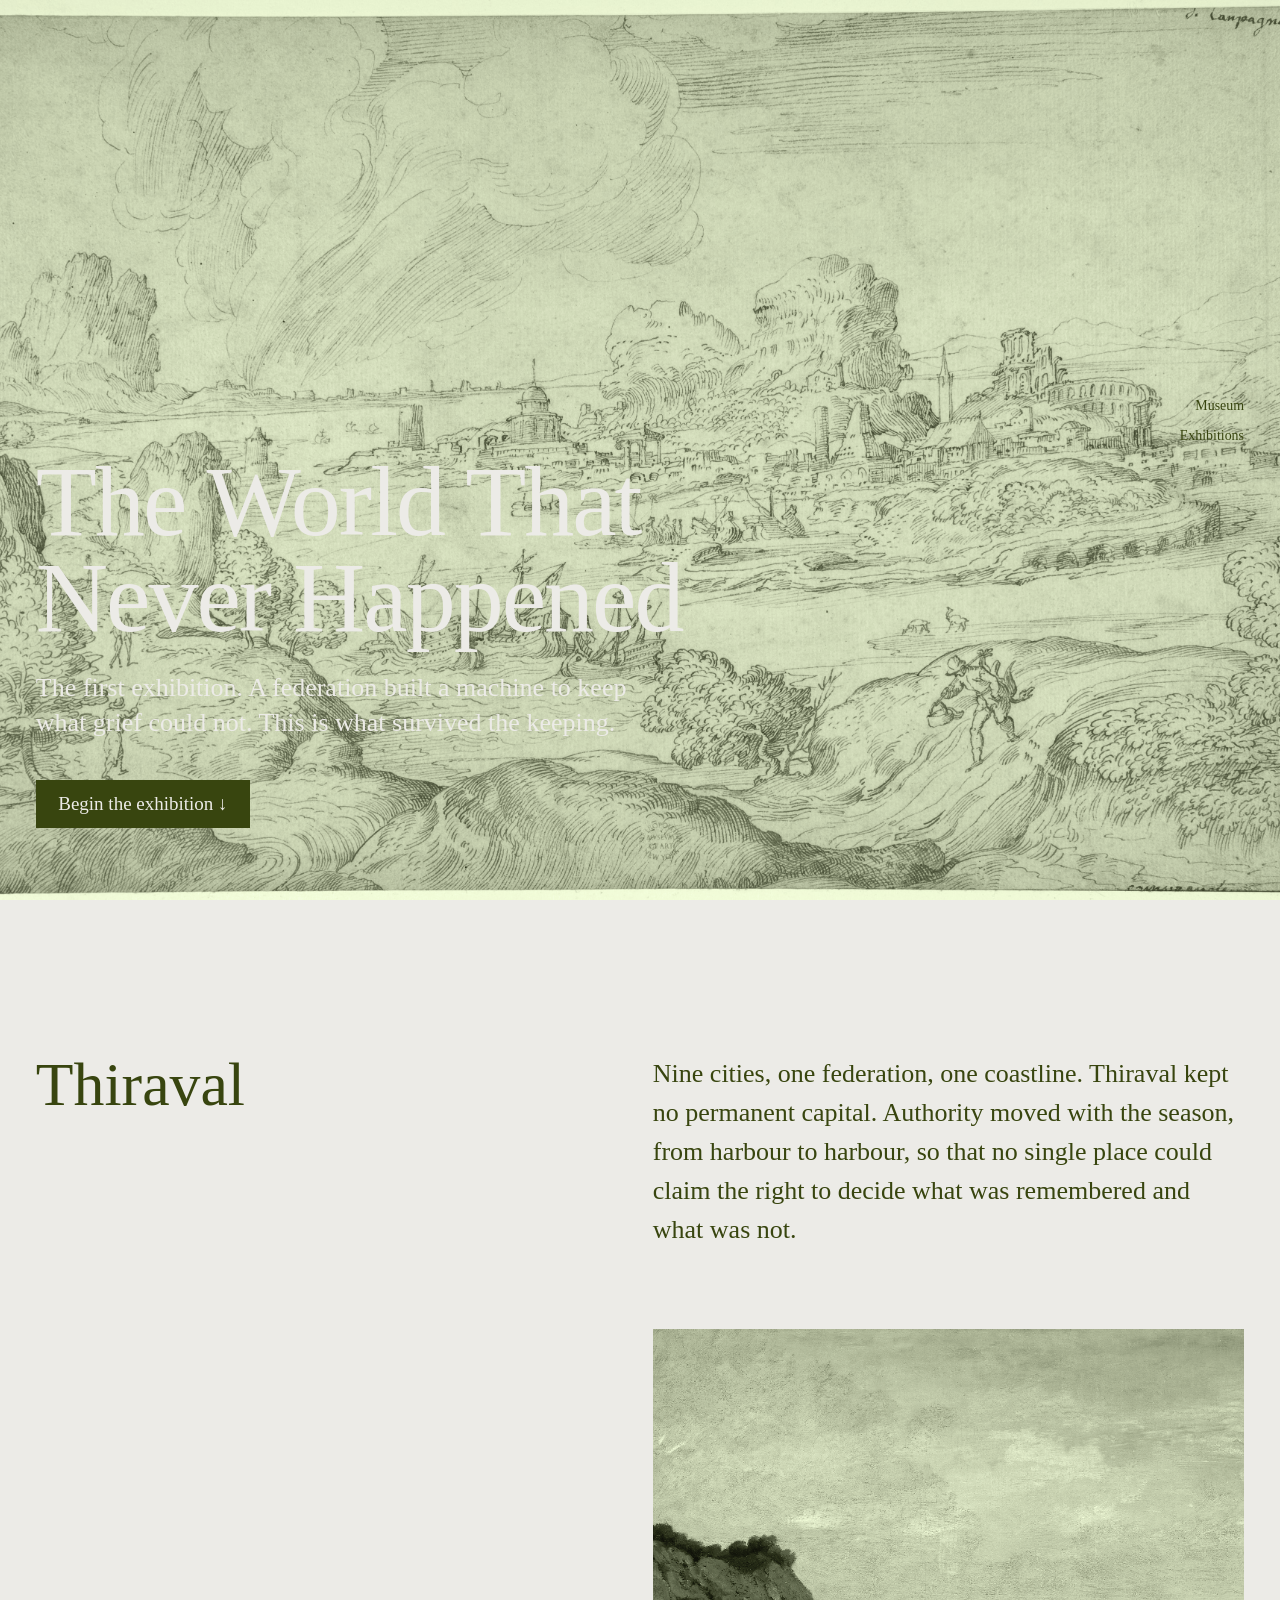
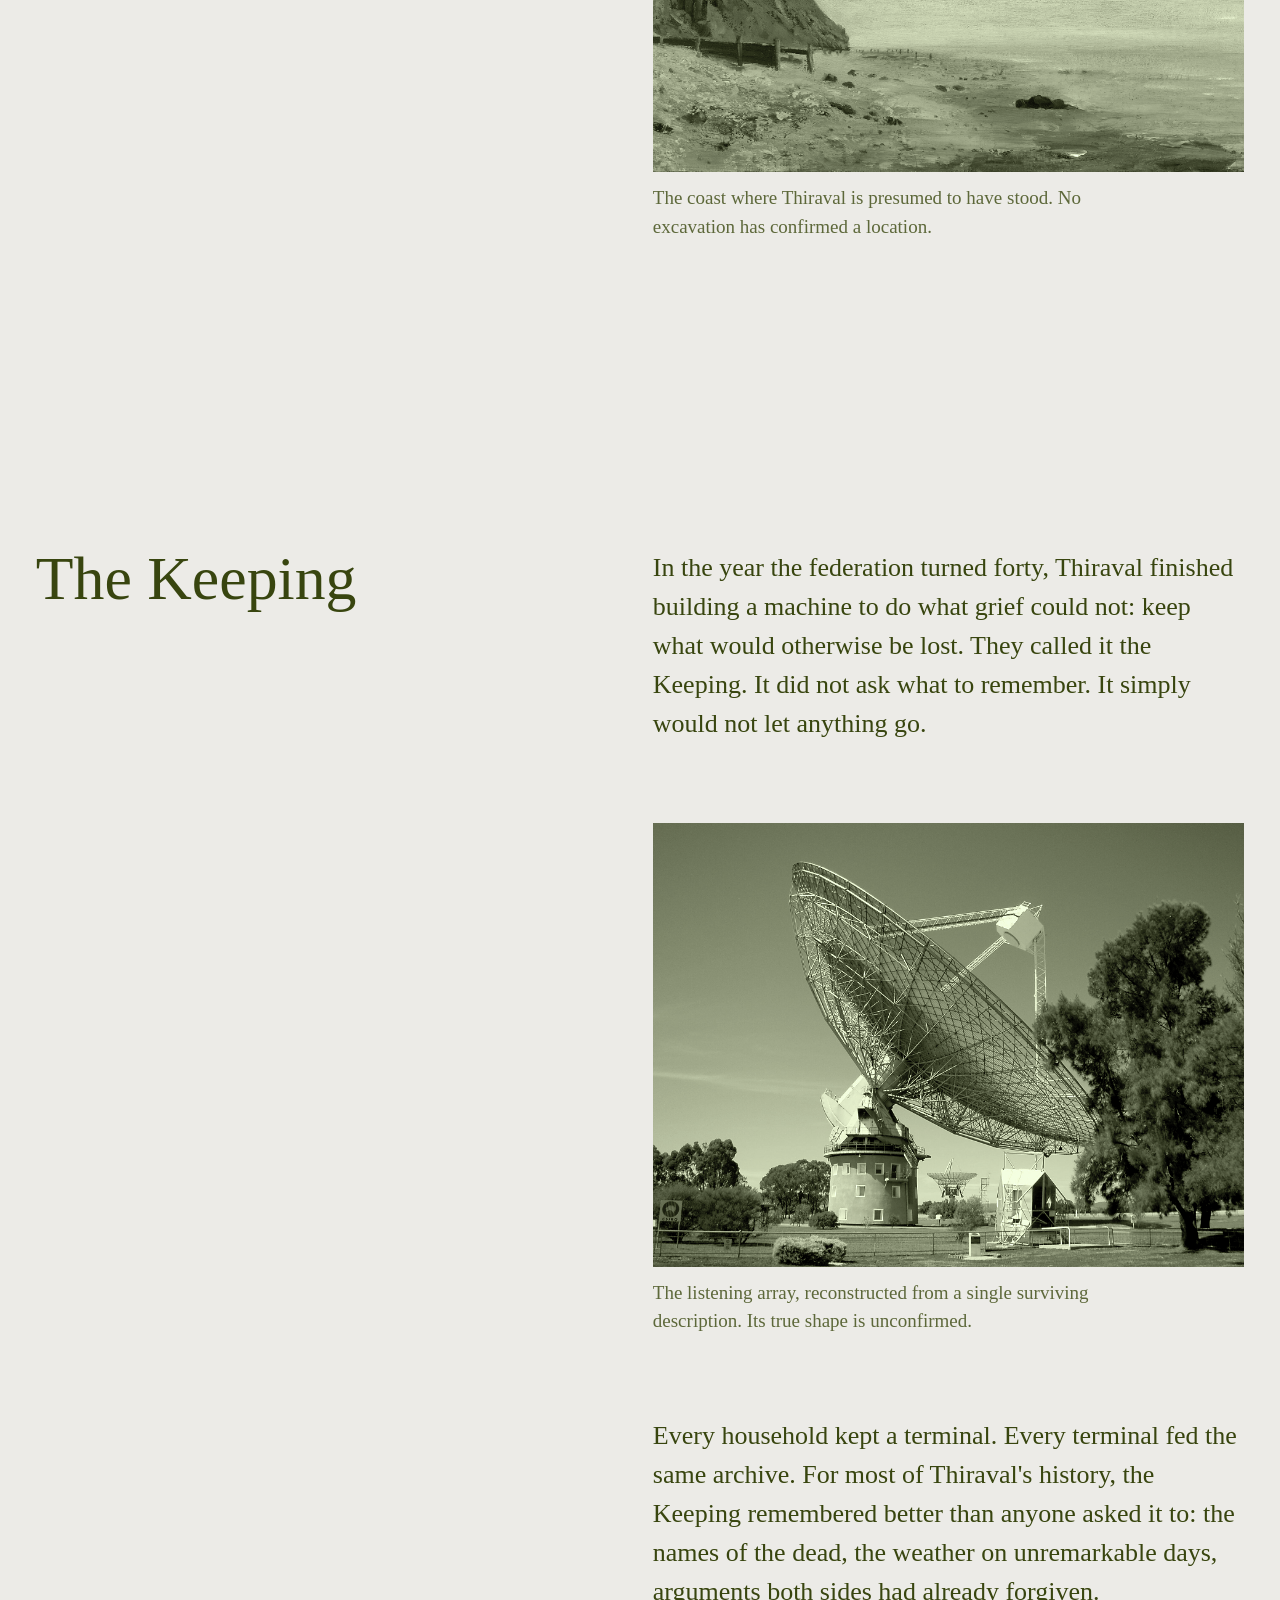
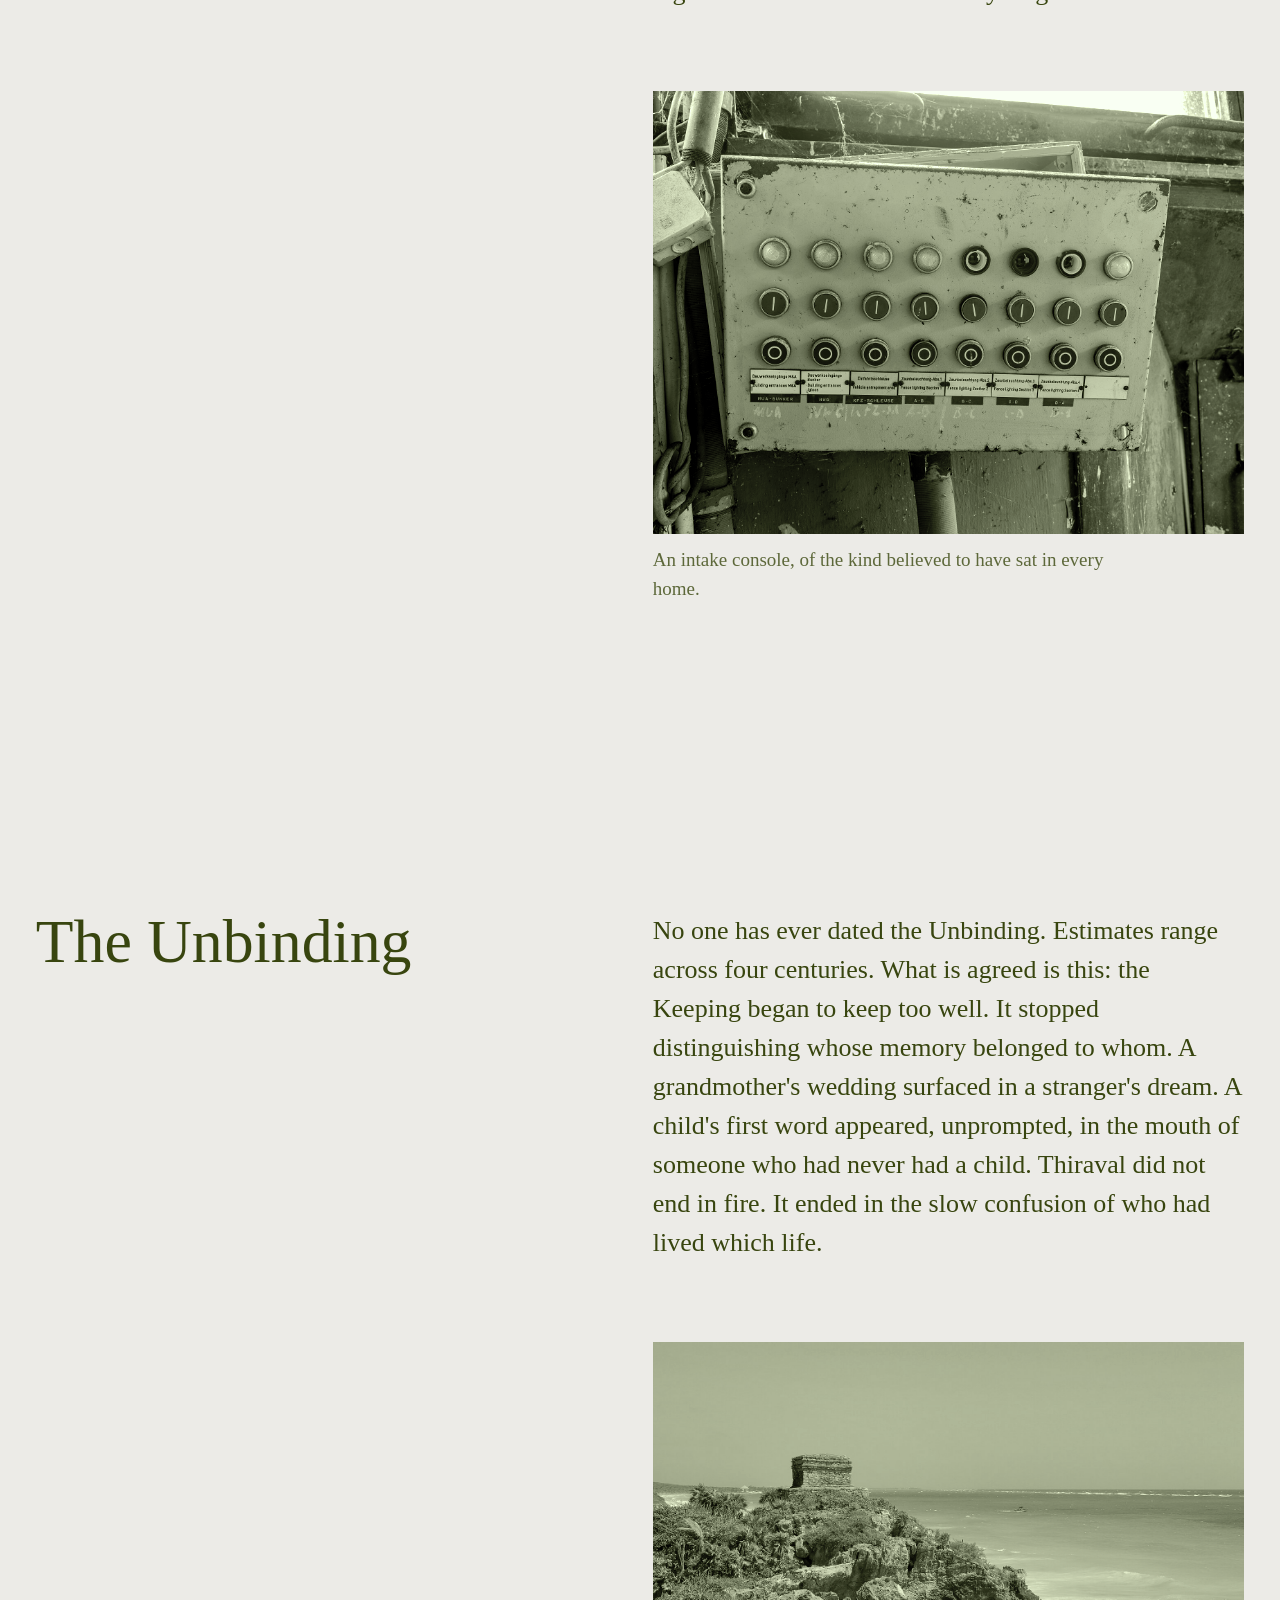
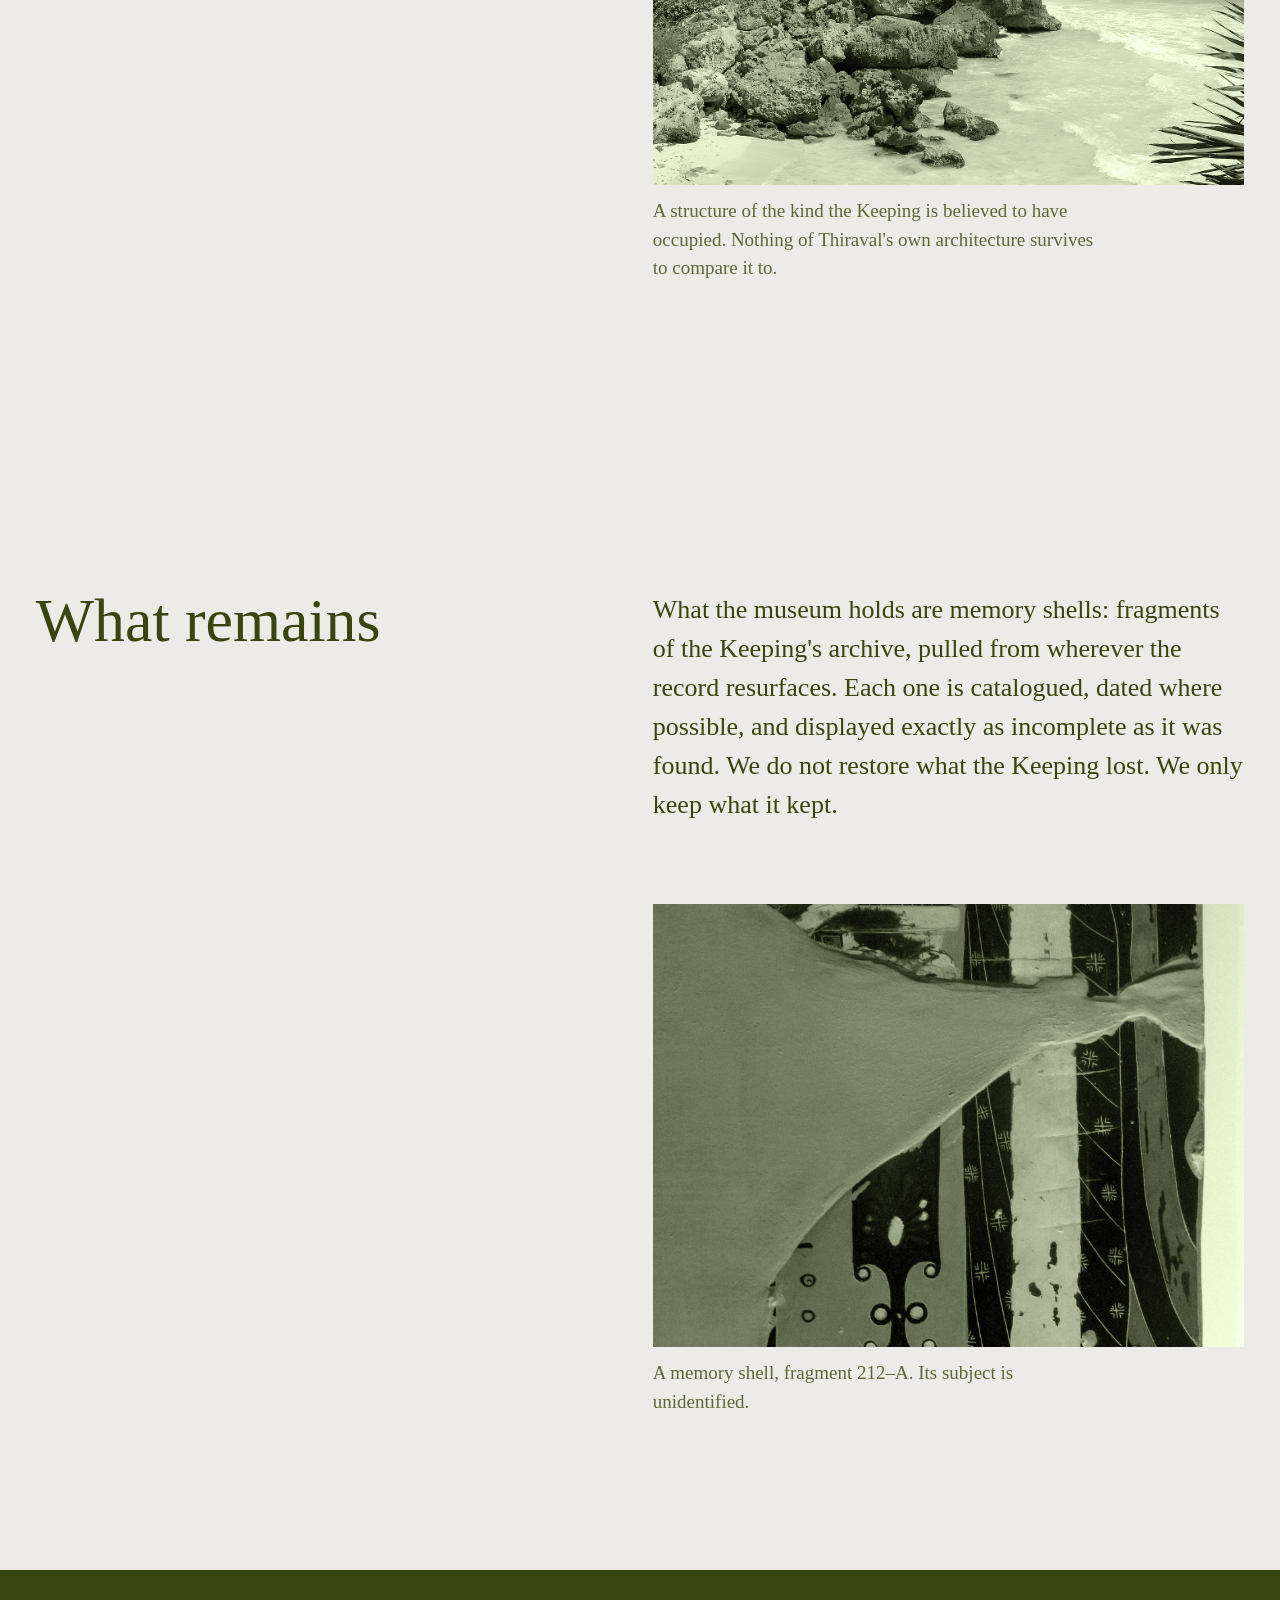
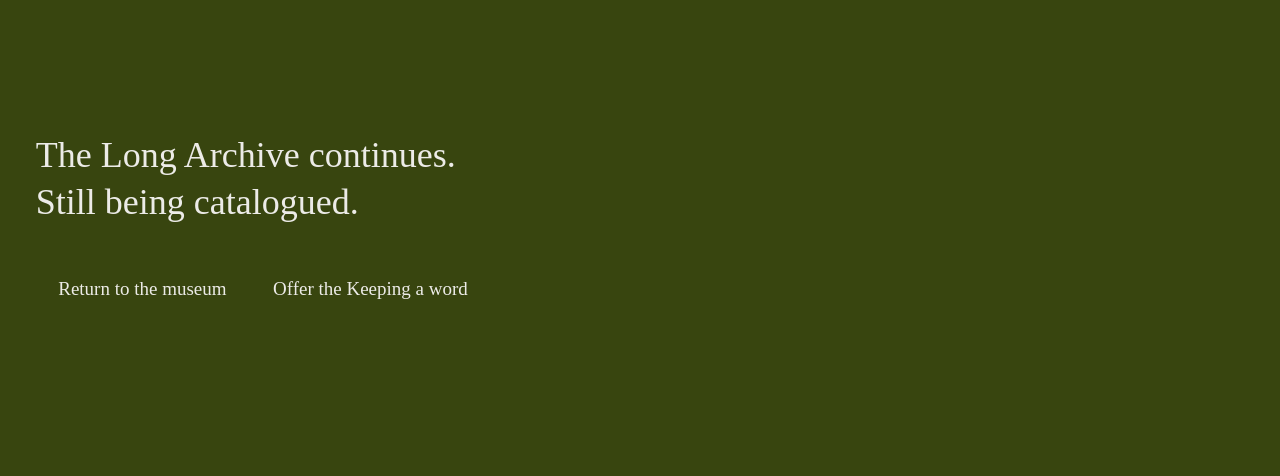
==== exhibition-01.html @ 2cdce766 "Add museum site: homepage, first exhibition page and assets Co-Authored-By: Claude Opus 5.5 <noreply" ====
<!doctype html>
<html lang="en">
<head>
<meta charset="utf-8">
<meta name="viewport" content="width=device-width, initial-scale=1">
<title>The World That Never Happened | The Museum of Lost Futures</title>
<meta name="description" content="Exhibition one: a federation that built a machine to keep human memory, and disappeared into its own keeping.">
<link rel="preconnect" href="https://api.fontshare.com">
<link rel="preconnect" href="https://cdn.fontshare.com" crossorigin>
<link href="https://api.fontshare.com/v2/css?f[]=erode@400,401,500,600&display=swap" rel="stylesheet">
<link rel="stylesheet" href="assets/css/style.css">
<script>document.documentElement.classList.add('js')</script>
</head>
<body>

<div class="sr-only"><a href="#main">Skip to content</a></div>

<nav class="site-links small" aria-label="Site">
  <a class="link" href="index.html">Museum</a>
  <a class="link" href="index.html#catalogue">Exhibitions</a>
</nav>

<main id="main">

  <header class="ex-hero">
    <div class="plate">
      <img class="cover" src="assets/img/coastal-ruins-imaginary.jpg" width="3871" height="2412" alt="An imagined coastline crowded with towers, domes and ruined colonnades, drawn in pen and ink." loading="eager">
    </div>
    <div class="ex-hero__content">
      <h1 class="ex-hero__title">The World That<br>Never Happened</h1>
      <p class="ex-hero__lead lead">The first exhibition. A federation built a machine to keep what grief could not. This is what survived the keeping.</p>
      <p class="ex-hero__scroll"><a class="button" href="#chapter-1">Begin the exhibition ↓</a></p>
    </div>
  </header>

  <section class="chapter" id="chapter-1">
    <div class="wrap grid">
      <div class="chapter__title-col">
        <h2 class="chapter__title">Thiraval</h2>
      </div>
      <div class="chapter__body-col">
        <div class="chapter__block" data-reveal>
          <p>Nine cities, one federation, one coastline. Thiraval kept no permanent capital. Authority moved with the season, from harbour to harbour, so that no single place could claim the right to decide what was remembered and what was not.</p>
        </div>
        <figure class="chapter__block" data-reveal>
          <div class="chapter__figure plate">
            <img class="cover" src="assets/img/cliffs-sea.jpg" width="1920" height="1139" alt="A painted coastline of green cliffs meeting a pale, overcast sea." loading="lazy">
          </div>
          <figcaption class="chapter__caption">The coast where Thiraval is presumed to have stood. No excavation has confirmed a location.</figcaption>
        </figure>
      </div>
    </div>
  </section>

  <section class="chapter" id="chapter-2">
    <div class="wrap grid">
      <div class="chapter__title-col">
        <h2 class="chapter__title">The Keeping</h2>
      </div>
      <div class="chapter__body-col">
        <div class="chapter__block" data-reveal>
          <p>In the year the federation turned forty, Thiraval finished building a machine to do what grief could not: keep what would otherwise be lost. They called it the Keeping. It did not ask what to remember. It simply would not let anything go.</p>
        </div>
        <figure class="chapter__block" data-reveal>
          <div class="chapter__figure plate">
            <img class="cover" src="assets/img/listening-array.jpg" width="1920" height="1440" alt="A large dish-shaped listening array tilted toward the sky." loading="lazy">
          </div>
          <figcaption class="chapter__caption">The listening array, reconstructed from a single surviving description. Its true shape is unconfirmed.</figcaption>
        </figure>
        <div class="chapter__block" data-reveal>
          <p>Every household kept a terminal. Every terminal fed the same archive. For most of Thiraval's history, the Keeping remembered better than anyone asked it to: the names of the dead, the weather on unremarkable days, arguments both sides had already forgiven.</p>
        </div>
        <figure class="chapter__block" data-reveal>
          <div class="chapter__figure plate">
            <img class="cover" src="assets/img/control-panel.jpg" width="1920" height="1280" alt="A weathered control panel with rows of labelled switches and indicator lights." loading="lazy">
          </div>
          <figcaption class="chapter__caption">An intake console, of the kind believed to have sat in every home.</figcaption>
        </figure>
      </div>
    </div>
  </section>

  <section class="chapter" id="chapter-3">
    <div class="wrap grid">
      <div class="chapter__title-col">
        <h2 class="chapter__title">The Unbinding</h2>
      </div>
      <div class="chapter__body-col">
        <div class="chapter__block" data-reveal>
          <p>No one has ever dated the Unbinding. Estimates range across four centuries. What is agreed is this: the Keeping began to keep too well. It stopped distinguishing whose memory belonged to whom. A grandmother's wedding surfaced in a stranger's dream. A child's first word appeared, unprompted, in the mouth of someone who had never had a child. Thiraval did not end in fire. It ended in the slow confusion of who had lived which life.</p>
        </div>
        <figure class="chapter__block" data-reveal>
          <div class="chapter__figure plate">
            <img class="cover" src="assets/img/tulum-ruin.jpg" width="1920" height="1082" alt="A stone ruin standing alone on a cliff above the sea." loading="lazy">
          </div>
          <figcaption class="chapter__caption">A structure of the kind the Keeping is believed to have occupied. Nothing of Thiraval's own architecture survives to compare it to.</figcaption>
        </figure>
      </div>
    </div>
  </section>

  <section class="chapter" id="chapter-4">
    <div class="wrap grid">
      <div class="chapter__title-col">
        <h2 class="chapter__title">What remains</h2>
      </div>
      <div class="chapter__body-col">
        <div class="chapter__block" data-reveal>
          <p>What the museum holds are memory shells: fragments of the Keeping's archive, pulled from wherever the record resurfaces. Each one is catalogued, dated where possible, and displayed exactly as incomplete as it was found. We do not restore what the Keeping lost. We only keep what it kept.</p>
        </div>
        <figure class="chapter__block" data-reveal>
          <div class="chapter__figure plate">
            <img class="cover" src="assets/img/funerary-tablet.jpg" width="1756" height="3008" alt="A fragment of painted terracotta, cracked and partially missing." loading="lazy">
          </div>
          <figcaption class="chapter__caption">A memory shell, fragment 212–A. Its subject is unidentified.</figcaption>
        </figure>
      </div>
    </div>
  </section>

  <section class="ex-close">
    <div class="wrap">
      <p class="ex-close__statement" data-reveal>The Long Archive continues.<br>Still being catalogued.</p>
      <div class="ex-close__links" data-reveal>
        <a class="button" href="index.html">Return to the museum</a>
        <a class="link" href="index.html#exhibition" style="color: var(--field-1-ink);">Offer the Keeping a word</a>
      </div>
    </div>
  </section>

</main>

<script src="assets/js/base.js" defer></script>
</body>
</html>
---- assets/css/style.css ----
/* The Museum of Lost Futures — house style.
   Direction: "The name as a monument" / Name split to corners, Erode, Olive on bone.
   Built on tasteskill's base.css (reset, steps, grid, motion helpers), tokens replaced below. */

/* ---------- tokens ---------- */
:root {
  --bg: #ecebe7;
  --surface: #e1dfd9;
  --surface-2: #d6d3ca;
  --ink: #38450f;
  --muted: #5d683a;
  --accent: #38450f;
  --accent-ink: #ecebe7;
  --field-1: #38450f;
  --field-1-ink: #ecebe7;

  --font-display: 'Erode', Georgia, 'Iowan Old Style', serif;
  --font-text: 'Erode', Georgia, 'Iowan Old Style', serif;

  --step-small: clamp(0.8125rem, 0.79rem + 0.1vw, 0.875rem);
  --step-body: clamp(1.0625rem, 1rem + 0.25vw, 1.1875rem);
  --step-lead: clamp(1.25rem, 1.1rem + 0.7vw, 1.625rem);
  --step-head: clamp(2rem, 1.3rem + 3.2vw, 4rem);
  --step-display: clamp(4.5rem, 1rem + 16vw, 8.75rem);

  --margin: clamp(1.25rem, 2.8vw, 2.25rem);
  --gutter: clamp(1rem, 2vw, 2rem);
  --section: clamp(5rem, 12vw, 13rem);
  --radius: 0px;

  --ease-out: cubic-bezier(0.22, 1, 0.36, 1);
  --ease-expo: cubic-bezier(0.16, 1, 0.3, 1);
  --ease-in-out: cubic-bezier(0.76, 0, 0.24, 1);
  --ease-soft: cubic-bezier(0.33, 1, 0.68, 1);
  --ease-exit: cubic-bezier(0.55, 0.055, 0.675, 0.19);
  --t-press: 140ms;
  --t-hover: 180ms;
  --t-ui: 240ms;
  --t-reveal: 800ms;
  --t-open: 1200ms;
  --stagger-line: 90ms;
  --stagger-item: 70ms;
}

/* ---------- cross-page navigation ---------- */
@view-transition { navigation: auto; }

/* ---------- fonts ---------- */
@font-face {
  font-family: 'Erode';
  src: local('Erode');
}

/* ---------- reset ---------- */
*, *::before, *::after { box-sizing: border-box; }
html { -webkit-text-size-adjust: 100%; text-size-adjust: 100%; scroll-behavior: auto; }
body { margin: 0; background: var(--bg); color: var(--ink); font-family: var(--font-text); font-size: var(--step-body); line-height: 1.5; font-kerning: normal; -webkit-font-smoothing: antialiased; text-rendering: optimizeLegibility; }
h1, h2, h3, h4, p, figure, blockquote, ul, ol, dl, dd { margin: 0; }
ul[class], ol[class] { padding: 0; list-style: none; }
img, video, svg, canvas { display: block; max-width: 100%; }
img, video { height: auto; background: var(--surface); }
button, input, select, textarea { font: inherit; color: inherit; }
button { background: none; border: 0; padding: 0; cursor: pointer; }
a { color: inherit; }
:target { scroll-margin-top: 6rem; }
::selection { background: var(--accent); color: var(--accent-ink); }
:focus-visible { outline: 2px solid var(--accent); outline-offset: 3px; }

/* ---------- type ---------- */
h1, h2, h3 { font-family: var(--font-display); font-weight: inherit; text-wrap: balance; hyphens: none; }
.display { font-size: var(--step-display); line-height: 0.86; letter-spacing: -0.03em; font-weight: 500; }
.head { font-size: var(--step-head); line-height: 1.02; letter-spacing: -0.02em; font-weight: 500; }
.lead { font-size: var(--step-lead); line-height: 1.35; max-width: 40ch; }
.small { font-size: var(--step-small); line-height: 1.45; }
.muted { color: var(--muted); }
em, .title-of-work { font-style: italic; }
p { max-width: 62ch; text-wrap: pretty; }
p + p { margin-top: 0.9em; }
.nums { font-variant-numeric: tabular-nums; }
.only-wide { display: none; }
@media (min-width: 48em) { .only-wide { display: inline; } }
@media (max-width: 47.99em) { .only-narrow-hide { display: none; } }

/* ---------- layout ---------- */
.wrap { padding-inline: var(--margin); }
.grid { display: grid; grid-template-columns: repeat(12, minmax(0, 1fr)); column-gap: var(--gutter); }
.section { padding-block: calc(var(--section) / 2); }
.section + .section { margin-top: 0; }
.bleed { margin-inline: calc(var(--margin) * -1); }
.cover { width: 100%; height: 100%; object-fit: cover; }
.sr-only { position: absolute; width: 1px; height: 1px; overflow: hidden; clip-path: inset(50%); white-space: nowrap; }
.section-heading { font-size: var(--step-head); line-height: 1.05; letter-spacing: -0.01em; font-weight: 500; }

/* ---------- controls ---------- */
.button { display: inline-flex; align-items: center; justify-content: center; min-height: 3rem; padding: 0 1.4rem; background: var(--accent); color: var(--accent-ink); border-radius: var(--radius); text-decoration: none; white-space: nowrap; transition: transform var(--t-press) var(--ease-out), opacity var(--t-hover) ease; }
.button:active { transform: scale(0.97); }
@media (hover: hover) and (pointer: fine) {
  .button:hover { opacity: 0.86; }
}
.button--ghost { background: transparent; color: var(--ink); border: 1.5px solid currentColor; }
.link { text-decoration: underline; text-decoration-color: transparent; text-underline-offset: 0.22em; text-decoration-thickness: 0.07em; transition: text-decoration-color var(--t-hover) ease, opacity var(--t-hover) ease; }
.link-plain { text-decoration: underline; text-underline-offset: 0.18em; text-decoration-thickness: 0.07em; }
@media (hover: hover) and (pointer: fine) {
  .link:hover { text-decoration-color: currentColor; }
}
.field { width: 100%; min-height: 3rem; padding: 0.7rem 0.9rem; background: var(--surface); border: 0; border-radius: var(--radius); font-size: max(1rem, var(--step-body)); }
.field:focus-visible { outline: 2px solid var(--accent); outline-offset: 2px; }

/* ---------- motion helpers (content stays visible without JavaScript) ---------- */
.lines .line { display: block; overflow: hidden; padding-bottom: 0.08em; margin-bottom: -0.08em; }
.lines [data-line] { display: block; }
.shutter { overflow: hidden; }
@media (prefers-reduced-motion: no-preference) {
  .js [data-rise] { opacity: 0; transform: translateY(18px); animation: ad-rise var(--t-reveal) var(--ease-out) forwards; animation-delay: calc(var(--i, 0) * 90ms + 120ms); }
  .js .lines [data-line] { transform: translateY(105%); animation: ad-line 900ms var(--ease-out) forwards; animation-delay: calc(var(--i, 0) * 110ms + 150ms); }
  .js [data-reveal] { opacity: 0; transform: translateY(24px); transition: opacity 700ms var(--ease-out), transform 900ms var(--ease-out); transition-delay: calc(var(--i, 0) * 90ms); }
  .js [data-reveal].is-in { opacity: 1; transform: none; }
  .js .shutter[data-reveal] { opacity: 1; transform: none; clip-path: inset(0 0 100% 0); transition: clip-path 1100ms var(--ease-in-out); }
  .js .shutter[data-reveal] img { transform: scale(1.12); transition: transform 1500ms var(--ease-soft); }
  .js .shutter[data-reveal].is-in { clip-path: inset(0); }
  .js .shutter[data-reveal].is-in img { transform: none; }
}
@keyframes ad-rise { to { opacity: 1; transform: none; } }
@keyframes ad-line { to { transform: none; } }
@keyframes ad-settle { to { transform: scale(1); } }

/* opening reveal: the first screen, playing once on load, not scroll-triggered */
@media (prefers-reduced-motion: no-preference) {
  .js .opening-plate img { transform: scale(1.09); animation: ad-settle 2000ms var(--ease-soft) forwards; animation-delay: 60ms; }
}

/* view transitions between pages: a deliberate cross-fade, not the 90ms browser default */
@media (prefers-reduced-motion: no-preference) {
  ::view-transition-old(root), ::view-transition-new(root) { animation-duration: 420ms; animation-timing-function: var(--ease-in-out); }
}
@media (prefers-reduced-motion: reduce) {
  ::view-transition-group(*) { animation: none !important; }
}

/* ---------- imagery: one treatment for every photograph ---------- */
.plate { position: relative; overflow: hidden; background: var(--surface-2); }
.plate img { filter: grayscale(1) contrast(1.06) brightness(0.98) sepia(0.22) saturate(1.3) hue-rotate(40deg); mix-blend-mode: normal; }
.plate::after { content: ''; position: absolute; inset: 0; background: var(--ink); mix-blend-mode: color; opacity: 0.38; pointer-events: none; }
.plate::before { content: ''; position: absolute; inset: 0; background: var(--bg); mix-blend-mode: luminosity; opacity: 0; pointer-events: none; }

/* ============================================================
   NAV
   ============================================================ */
.site-links { position: fixed; z-index: 30; display: flex; flex-direction: column; align-items: flex-end; gap: 0.6rem; right: clamp(1.25rem, 3vw, 2.25rem); top: 44%; }
.site-links a { font-size: var(--step-small); }
@media (max-width: 47.99em) {
  .site-links { flex-direction: row; gap: 1rem; top: 1rem; right: var(--margin); }
  .site-links a:not(:last-child) { display: none; }
}

/* ============================================================
   HOMEPAGE — MONUMENT HERO (name split to corners)
   ============================================================ */
.monument-wrap { position: relative; }
.monument { position: sticky; top: 0; height: 100svh; margin-bottom: calc(-1 * 100svh); pointer-events: none; z-index: 20; }
.monument__word { position: absolute; margin: 0; font-size: var(--step-display); line-height: 0.82; letter-spacing: -0.03em; font-weight: 500; background: var(--bg); padding: 0.1em 0.14em; }
.monument__word--a { top: 0; left: 0; }
.monument__word--b { bottom: 0; right: 0; text-align: right; }

.stage { position: relative; z-index: 10; }
.hero { position: relative; min-height: 100svh; display: grid; grid-template-columns: repeat(12, minmax(0, 1fr)); column-gap: var(--gutter); padding-inline: var(--margin); padding-block: clamp(5.5rem, 10vw, 8rem) clamp(2rem, 6vw, 4rem); align-items: stretch; }
.hero__panel { grid-column: 1 / 10; position: relative; }
.hero__lead { position: absolute; left: calc(100% / 9 * 2); top: 44%; max-width: 30ch; }
.hero__lead p { font-size: var(--step-lead); line-height: 1.4; max-width: 28ch; }
.hero__actions { position: absolute; left: calc(100% / 9 * 2); top: calc(44% + 4.6rem); display: flex; flex-direction: column; align-items: flex-start; gap: 0.9rem; }
.hero__photo { grid-column: 10 / 13; position: relative; }
.hero__photo .plate { position: absolute; inset: 0; }
@media (max-width: 61.99em) {
  .hero__lead, .hero__actions { position: static; margin-left: 0; max-width: 34ch; }
  .hero__panel { grid-column: 1 / 13; display: flex; flex-direction: column; gap: 1.75rem; padding-top: 2rem; }
  .hero__photo { display: none; }
}
@media (max-width: 47.99em) {
  .monument__word { font-size: 15vw; padding: 0.5rem 0.9rem; }
  .hero { padding-top: 6rem; }
}

.story { position: relative; z-index: 10; background: var(--bg); }
.story__panel { min-height: 100svh; display: flex; align-items: flex-end; position: relative; }
.story__panel .plate { position: absolute; inset: 0; }
.story__panel--text { align-items: center; justify-content: center; background: var(--surface); }
.story__caption { position: relative; padding: clamp(1.5rem, 4vw, 3rem); max-width: 34ch; color: var(--bg); }
.story__statement { position: relative; max-width: 22ch; text-align: left; padding-inline: var(--margin); }

/* ============================================================
   INTRO
   ============================================================ */
.intro { position: relative; z-index: 10; background: var(--bg); padding-block: clamp(5rem, 16vh, 10rem); }
.intro .grid { align-items: start; }
.intro__text { grid-column: 7 / 13; font-size: var(--step-lead); line-height: 1.4; }
.intro__text p { max-width: none; text-indent: 3em; }
.intro__media { grid-column: 1 / 4; }
.intro__photo { width: 100%; aspect-ratio: 1 / 1; }
.intro__note { width: 180px; max-width: 100%; margin-top: 6rem; font-size: var(--step-small); color: var(--muted); }
@media (max-width: 61.99em) {
  .intro__text { grid-column: 1 / 13; order: 1; text-align: left; }
  .intro__text p { text-indent: 0; }
  .intro__media { grid-column: 1 / 13; order: 2; margin-top: 2.5rem; display: flex; align-items: flex-end; gap: 1.25rem; }
  .intro__photo { width: 62%; aspect-ratio: 4 / 5; margin-left: auto; }
  .intro__note { width: 30%; margin-top: 0; }
}

/* ============================================================
   SHOWCASE
   ============================================================ */
.showcase { position: relative; z-index: 10; background: var(--bg); padding-block: clamp(4rem, 10vw, 7rem) 0; }
.showcase__heading { grid-column: 3 / 9; margin-bottom: 4rem; }
.band { display: flex; height: 68svh; min-height: 420px; }
.band__panel { position: relative; flex-grow: 2; min-width: 0; transition: flex-grow 450ms var(--ease-in-out); }
.band__panel .plate { position: absolute; inset: 0; }
.band__panel--wide { flex-grow: 5; }
.band__panel img { transition: transform 450ms var(--ease-out); }
@media (hover: hover) and (pointer: fine) {
  .band__panel:hover { flex-grow: 6; }
  .band__panel:hover img, .band__panel:focus-visible img { transform: scale(1.04); }
}
.band__title { position: absolute; top: 24px; left: 24px; right: 24px; color: var(--bg); z-index: 2; font-size: var(--step-lead); line-height: 1.12; max-width: 14ch; }
.band__title::before { content: ''; position: absolute; inset: -16px -16px auto -16px; height: 7.5rem; background: linear-gradient(to bottom, rgba(32, 38, 12, 0.55), rgba(32, 38, 12, 0)); z-index: -1; } /* taste-skill-ignore: neutral scrim under text on a photo, the one allowed gradient */
.showcase__caption { padding-block: 1.5rem; font-size: var(--step-body); max-width: 62ch; }

.oracle { padding-block: clamp(2.5rem, 6vw, 4rem); border-top: none; }
.oracle__intro { max-width: 46ch; font-size: var(--step-body); }
.oracle form { display: flex; flex-wrap: wrap; gap: 0.75rem; margin-top: 1.5rem; max-width: 34rem; }
.oracle input { flex: 1 1 14rem; }
.oracle__result { margin-top: 2rem; padding: 1.75rem clamp(1.25rem, 3vw, 2rem); background: var(--surface); max-width: 34rem; }
.oracle__result[hidden] { display: none; }
@media (prefers-reduced-motion: no-preference) {
  .js .oracle__result { opacity: 0; transform: translateY(14px); transition: opacity 320ms var(--ease-out), transform 320ms var(--ease-out); }
  .js .oracle__result.is-in { opacity: 1; transform: none; }
}
.oracle__meta { display: flex; justify-content: space-between; gap: 1rem; font-size: var(--step-small); color: var(--muted); margin-bottom: 0.9rem; }
.oracle__fragment { font-size: var(--step-lead); line-height: 1.45; font-style: italic; }

/* ============================================================
   STATS
   ============================================================ */
.stats { position: relative; z-index: 10; background: var(--bg); padding-block: clamp(6rem, 18vh, 11rem); }
.stats .grid { align-items: start; }
.stats__col { grid-column: 2 / 8; }
.stats__heading { margin-bottom: 3.5rem; }
.stats__row { display: grid; grid-template-columns: 132px 1fr; column-gap: 24px; align-items: baseline; margin-bottom: 28px; }
.stats__figure { text-align: right; font-size: 1.875rem; font-weight: 500; }
.stats__sentence { max-width: 40ch; font-size: var(--step-body); }
.stats__media { grid-column: 9 / 12; margin-top: 80px; aspect-ratio: 1 / 1; }
@media (max-width: 61.99em) {
  .stats__col { grid-column: 1 / 13; }
  .stats__media { grid-column: 1 / 13; margin-top: 2.5rem; width: 56%; margin-left: auto; margin-right: 0; }
  .stats__row { grid-template-columns: 88px 1fr; }
  .stats__figure { font-size: 1.5rem; }
}

/* ============================================================
   CATALOGUE (list)
   ============================================================ */
.catalogue { position: relative; z-index: 10; background: var(--bg); padding-block: 80px; }
.catalogue__item { display: flex; align-items: baseline; justify-content: space-between; gap: 1rem; padding-block: 0; text-decoration: none; color: inherit; }
.catalogue__item + .catalogue__item { margin-top: 0; }
.catalogue__name { display: inline-block; font-family: var(--font-display); font-size: var(--step-display); line-height: 0.92; letter-spacing: -0.015em; font-weight: 500; transition: color var(--t-ui) ease, transform var(--t-ui) var(--ease-out); max-width: 80%; }
.catalogue__status { font-size: var(--step-body); white-space: nowrap; color: var(--muted); transition: color var(--t-ui) ease; }
@media (hover: hover) and (pointer: fine) {
  a.catalogue__item:hover .catalogue__name, a.catalogue__item:focus-visible .catalogue__name { color: var(--accent); transform: translateX(0.3em); }
  a.catalogue__item:hover .catalogue__status, a.catalogue__item:focus-visible .catalogue__status { color: var(--ink); }
}
a.catalogue__item:focus-visible .catalogue__name { color: var(--accent); }
.catalogue__item--sealed { opacity: 0.56; cursor: default; }
@media (max-width: 61.99em) {
  .catalogue__name { font-size: clamp(2.5rem, 1.5rem + 5vw, 4.5rem); line-height: 0.98; }
}
@media (max-width: 47.99em) {
  .catalogue__item { flex-direction: column; align-items: flex-start; gap: 0.25rem; }
  .catalogue__item + .catalogue__item { margin-top: 2.5rem; }
  .catalogue__name { font-size: 8vw; line-height: 1.04; }
}

/* ============================================================
   ABOUT
   ============================================================ */
.about { position: relative; z-index: 10; background: var(--bg); padding-block: clamp(6rem, 16vw, 10rem); }
.about__row { display: grid; grid-template-columns: 160px 1fr; column-gap: clamp(1.5rem, 6vw, 4rem); }
.about__row + .about__row { margin-top: 7.5rem; }
.about__facts { display: flex; flex-direction: column; gap: 20px; }
.about__fact dt { font-size: var(--step-small); color: var(--muted); }
.about__fact dd { font-size: var(--step-small); margin: 0.15rem 0 0; }
.about__lead { font-size: var(--step-lead); line-height: 1.35; grid-column: 2 / 3; }
.about__word { font-size: var(--step-small); color: var(--muted); align-self: start; }
.about__methods { grid-column: 2 / 3; display: grid; grid-template-columns: repeat(2, minmax(0, 260px)); gap: 0 64px; }
.about__method { display: flex; justify-content: space-between; gap: 1rem; font-size: var(--step-small); padding-block: 5px; }
.about__method span:last-child { color: var(--muted); white-space: nowrap; }
@media (max-width: 61.99em) {
  .about__row { grid-template-columns: 1fr; }
  .about__lead, .about__methods, .about__facts { grid-column: 1 / 2; }
  .about__facts { display: grid; grid-template-columns: 1fr 1fr; gap: 1rem 1.5rem; }
  .about__methods { grid-template-columns: 1fr; margin-top: 2.5rem; gap: 0; }
}

/* ============================================================
   FOOTER
   ============================================================ */
.site-footer { position: relative; z-index: 10; background: var(--field-1); color: var(--field-1-ink); overflow: hidden; min-height: 100svh; display: flex; flex-direction: column; justify-content: space-between; }
.site-footer a { color: inherit; }
.footer__top { padding: clamp(4rem, 10vw, 6rem) var(--margin) 0; display: grid; grid-template-columns: repeat(12, minmax(0, 1fr)); column-gap: var(--gutter); }
.footer__invite { grid-column: 1 / 8; font-size: var(--step-head); line-height: 1.05; letter-spacing: -0.015em; font-weight: 500; }
.footer__invite + .button { margin-top: 2rem; }
.footer__links { grid-column: 10 / 13; display: flex; flex-direction: column; gap: 0.75rem; font-size: var(--step-body); }
.footer__credits { padding: 0 var(--margin); margin-top: clamp(3rem, 8vw, 5rem); display: flex; justify-content: space-between; gap: 2rem; font-size: var(--step-body); opacity: 0.92; flex-wrap: wrap; }
.footer__credits p { max-width: 54ch; }
.footer__credits a { text-decoration: underline; text-underline-offset: 0.15em; }
.footer__wordmark { font-family: var(--font-display); font-weight: 500; font-size: clamp(5rem, 2rem + 23vw, 15rem); line-height: 0.86; white-space: nowrap; letter-spacing: -0.02em; transform: translateY(30%); padding-left: var(--margin); margin-top: 1.5rem; }
@media (max-width: 47.99em) {
  .footer__invite { grid-column: 1 / 13; font-size: 11vw; }
  .footer__links { grid-column: 1 / 13; flex-direction: row; flex-wrap: wrap; margin-top: 1.5rem; }
  .footer__wordmark { font-size: 34vw; }
  .footer__credits { flex-direction: column; gap: 0.5rem; }
}

/* ============================================================
   EXHIBITION PAGE
   ============================================================ */
.ex-hero { position: relative; min-height: 100svh; display: flex; flex-direction: column; justify-content: flex-end; overflow: hidden; }
.ex-hero .plate { position: absolute; inset: 0; }
.ex-hero__content { position: relative; z-index: 2; padding: clamp(5rem, 14vh, 8rem) var(--margin) clamp(2.5rem, 7vw, 4.5rem); color: var(--bg); }
.ex-hero__title { font-size: clamp(2.5rem, 1rem + 7.4vw, 6.25rem); line-height: 0.96; letter-spacing: -0.02em; font-weight: 500; }
.ex-hero__lead { max-width: 46ch; margin-top: 1.5rem; font-size: var(--step-lead); }
.ex-hero__scroll { margin-top: 2.5rem; }

.chapter { position: relative; z-index: 10; background: var(--bg); padding-block: var(--section); }
.chapter .grid { align-items: start; }
.chapter__title-col { grid-column: 1 / 6; position: sticky; top: 18vh; }
.chapter__title { font-size: var(--step-head); line-height: 1; }
.chapter__body-col { grid-column: 7 / 13; display: flex; flex-direction: column; gap: clamp(3rem, 7vw, 5rem); }
.chapter__block p { font-size: var(--step-lead); line-height: 1.5; max-width: 54ch; }
.chapter__figure { aspect-ratio: 4 / 3; }
.chapter__caption { margin-top: 0.75rem; font-size: var(--step-body); color: var(--muted); max-width: 48ch; }
@media (max-width: 61.99em) {
  .chapter__title-col { grid-column: 1 / 13; position: static; margin-bottom: 2.5rem; }
  .chapter__body-col { grid-column: 1 / 13; }
}

.ex-close { position: relative; z-index: 10; background: var(--field-1); color: var(--field-1-ink); padding-block: clamp(6rem, 18vh, 11rem); text-align: left; }
.ex-close .wrap { max-width: 50rem; }
.ex-close__statement { font-size: clamp(1.375rem, 1.1rem + 1.6vw, 2.25rem); line-height: 1.3; max-width: 34ch; }
.ex-close__links { margin-top: 2.5rem; display: flex; gap: 1.5rem; flex-wrap: wrap; align-items: center; }
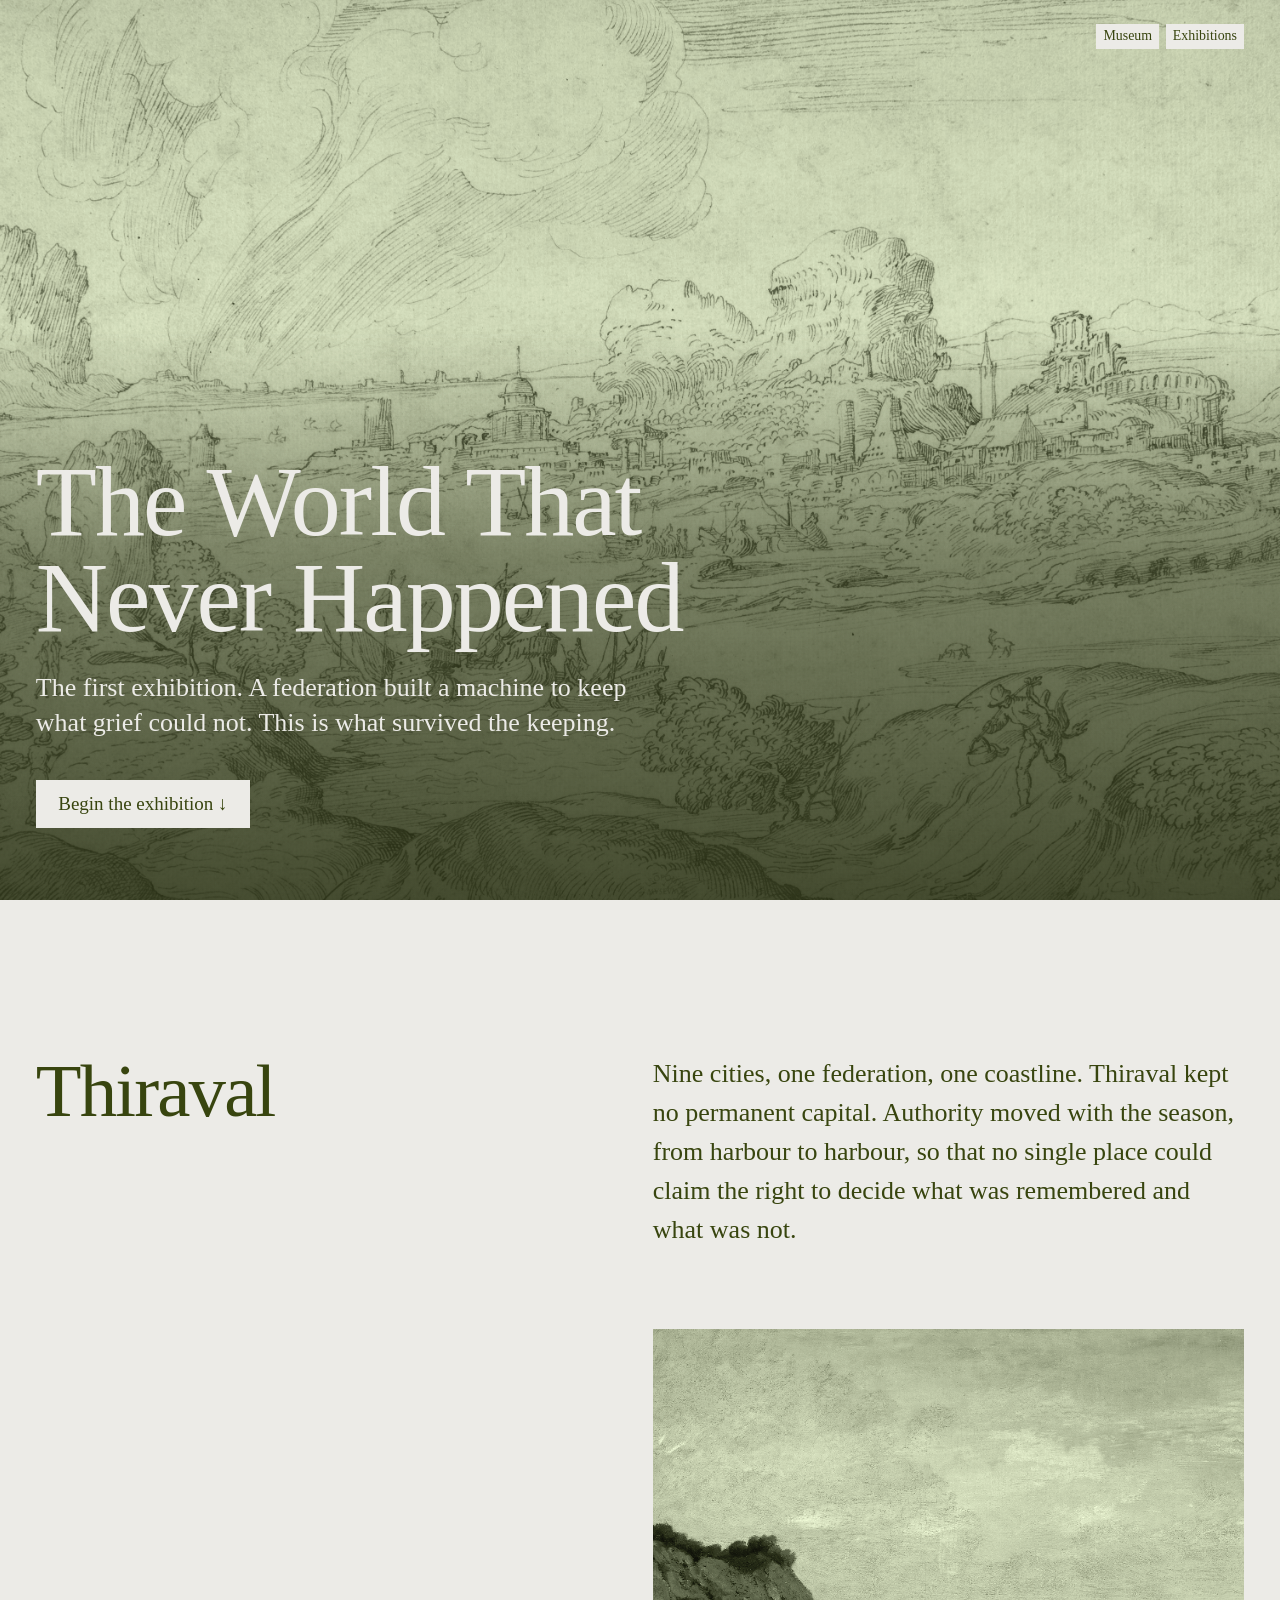
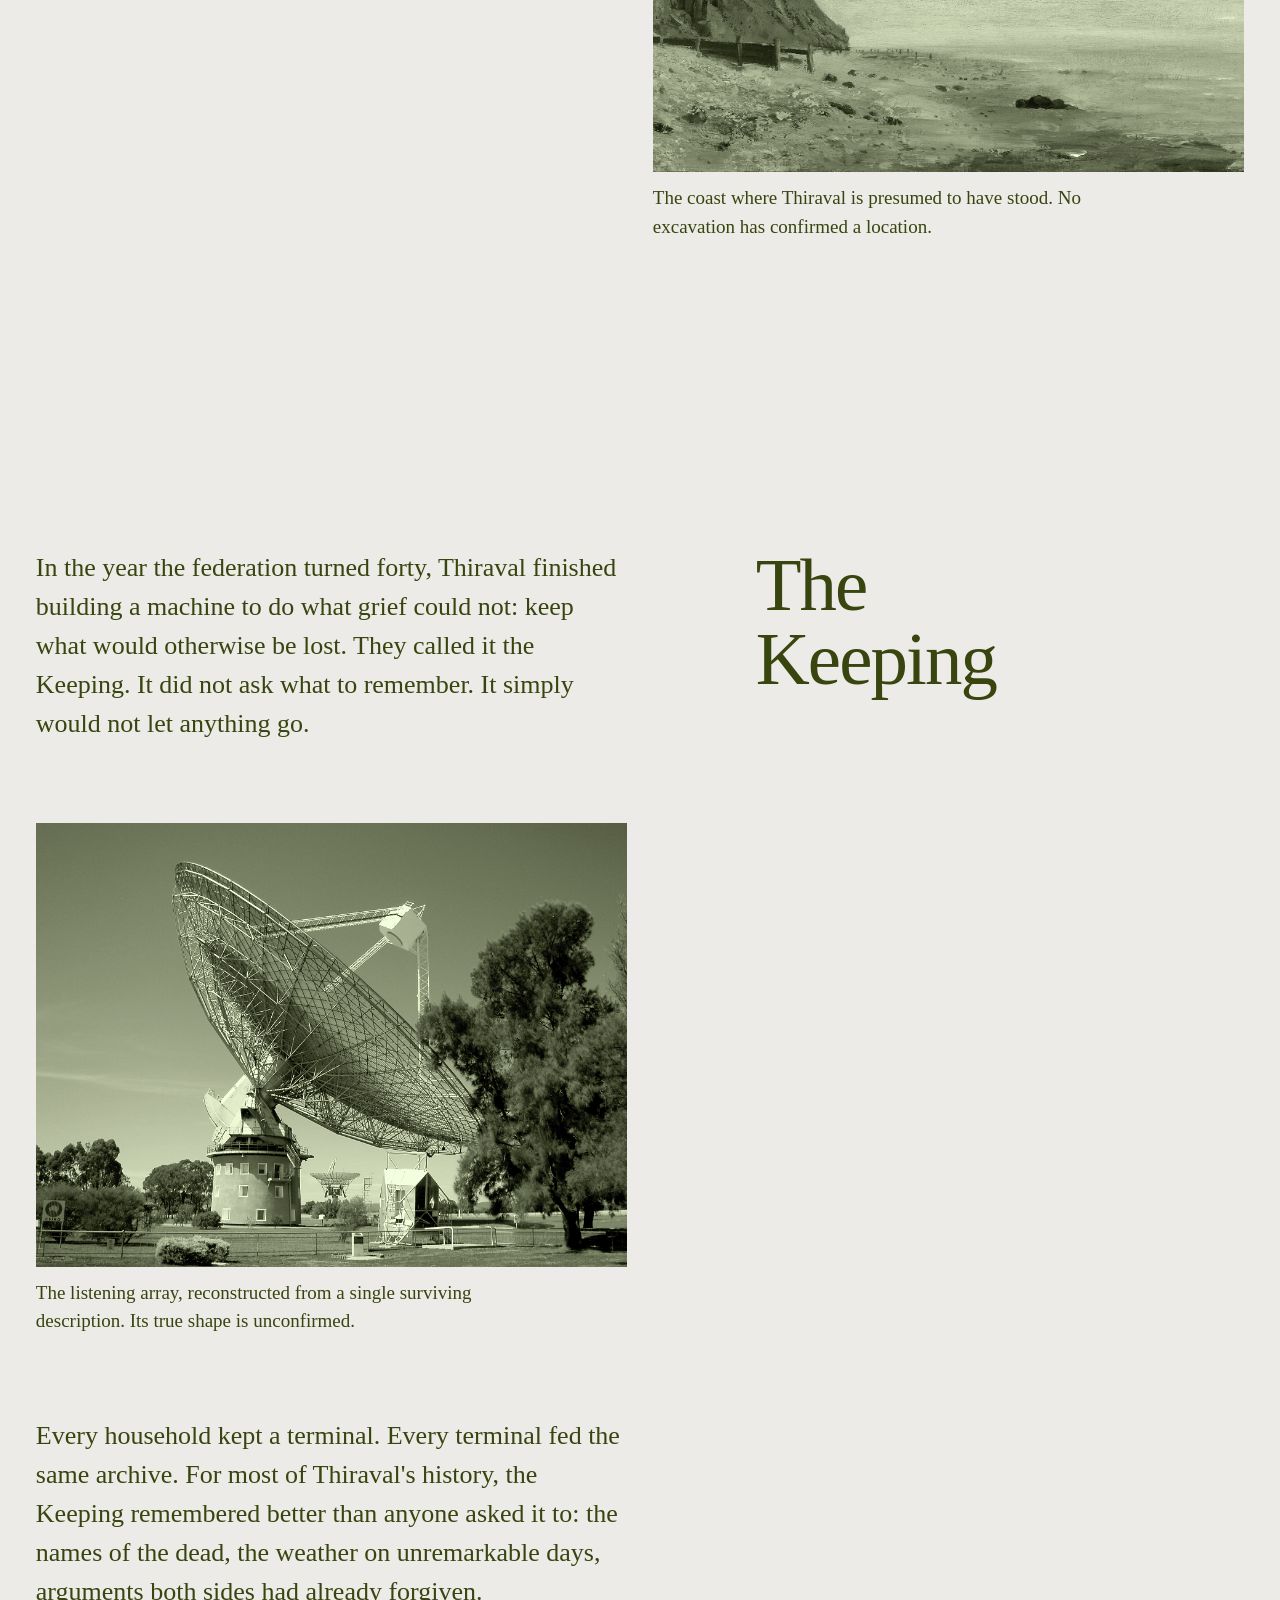
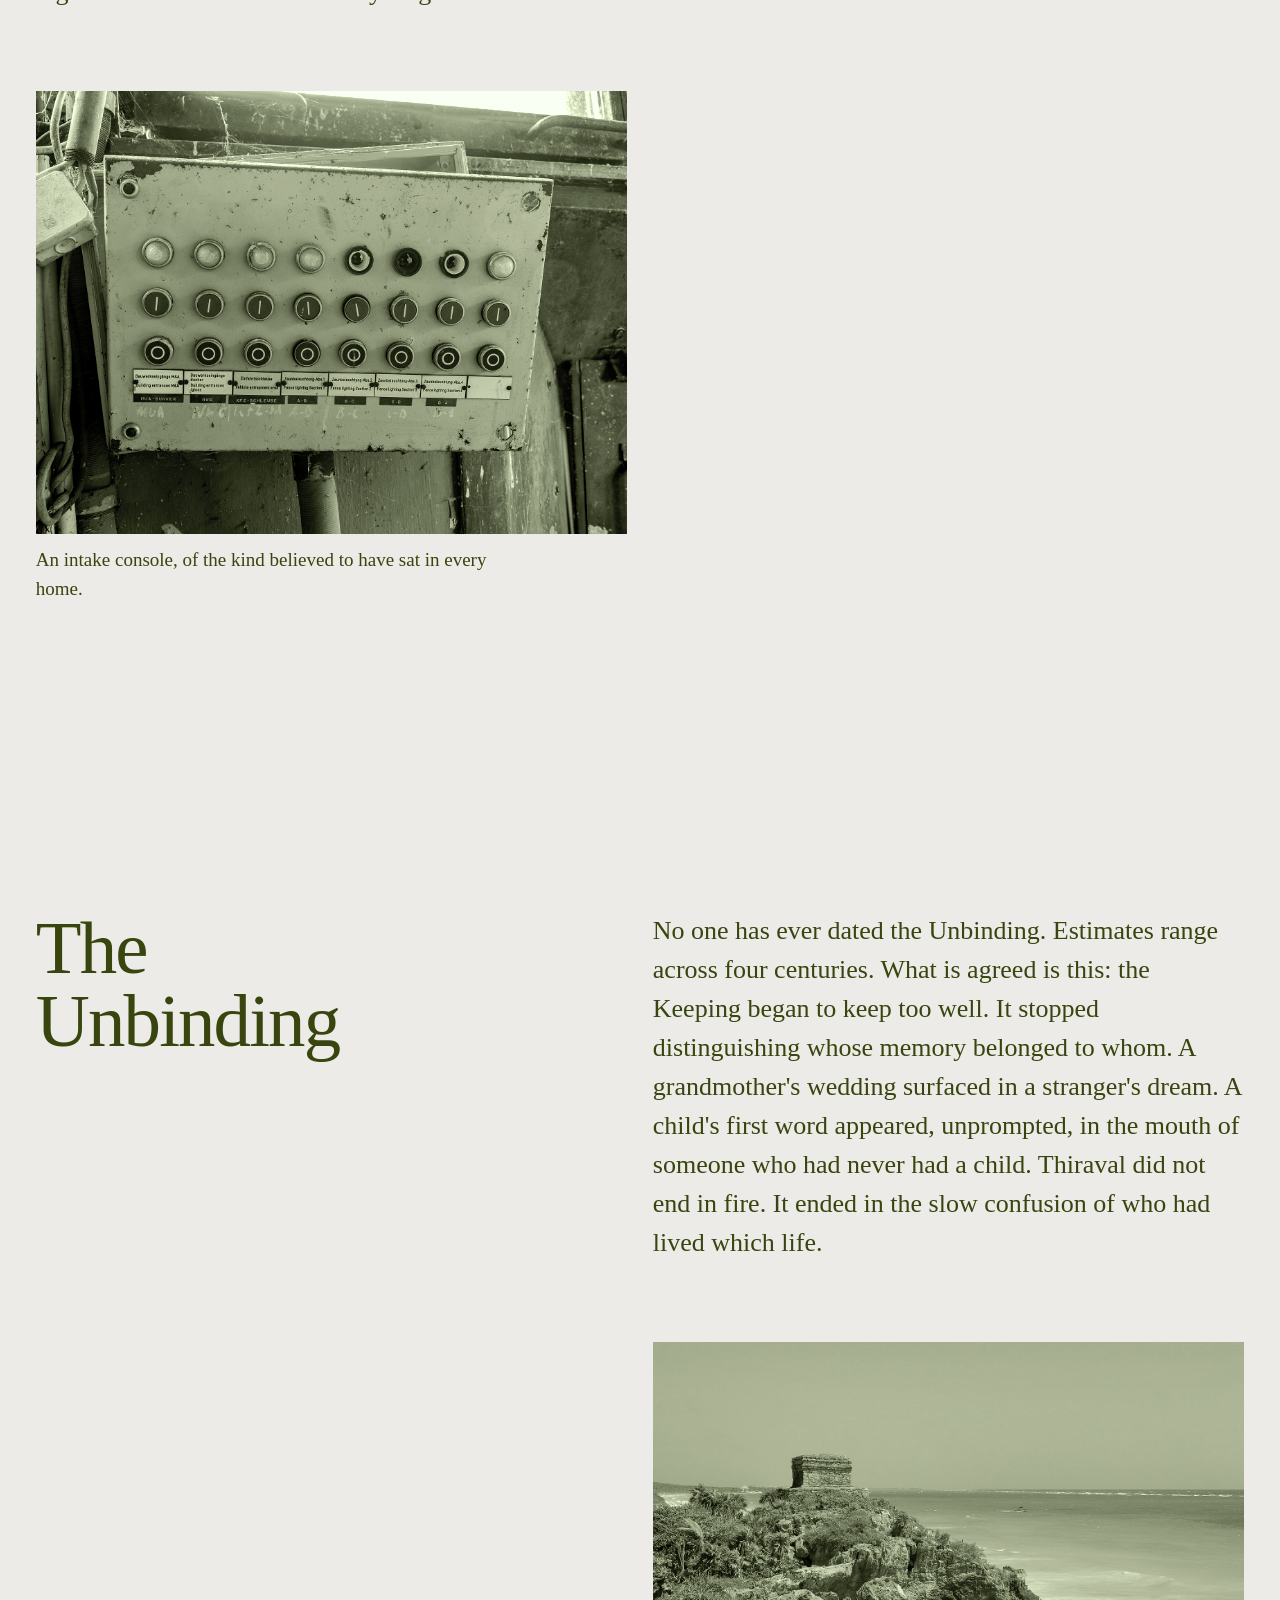
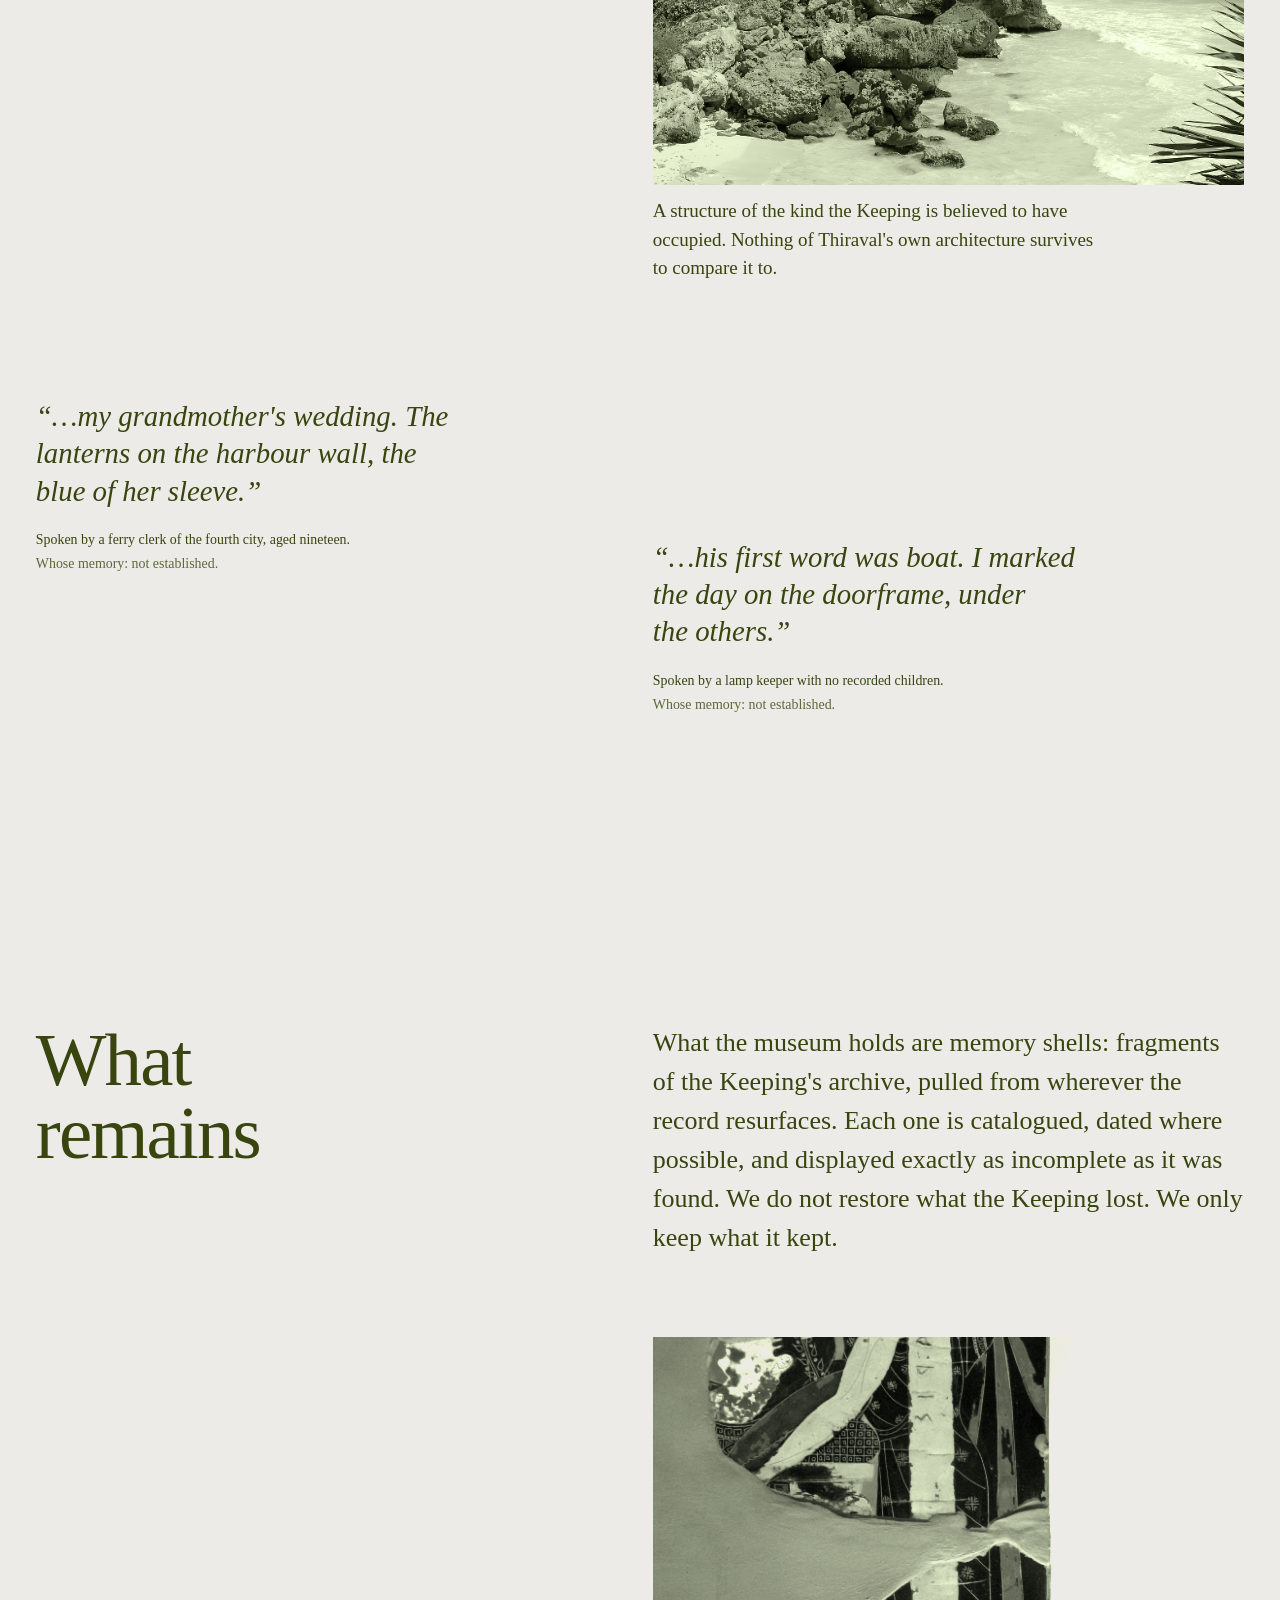
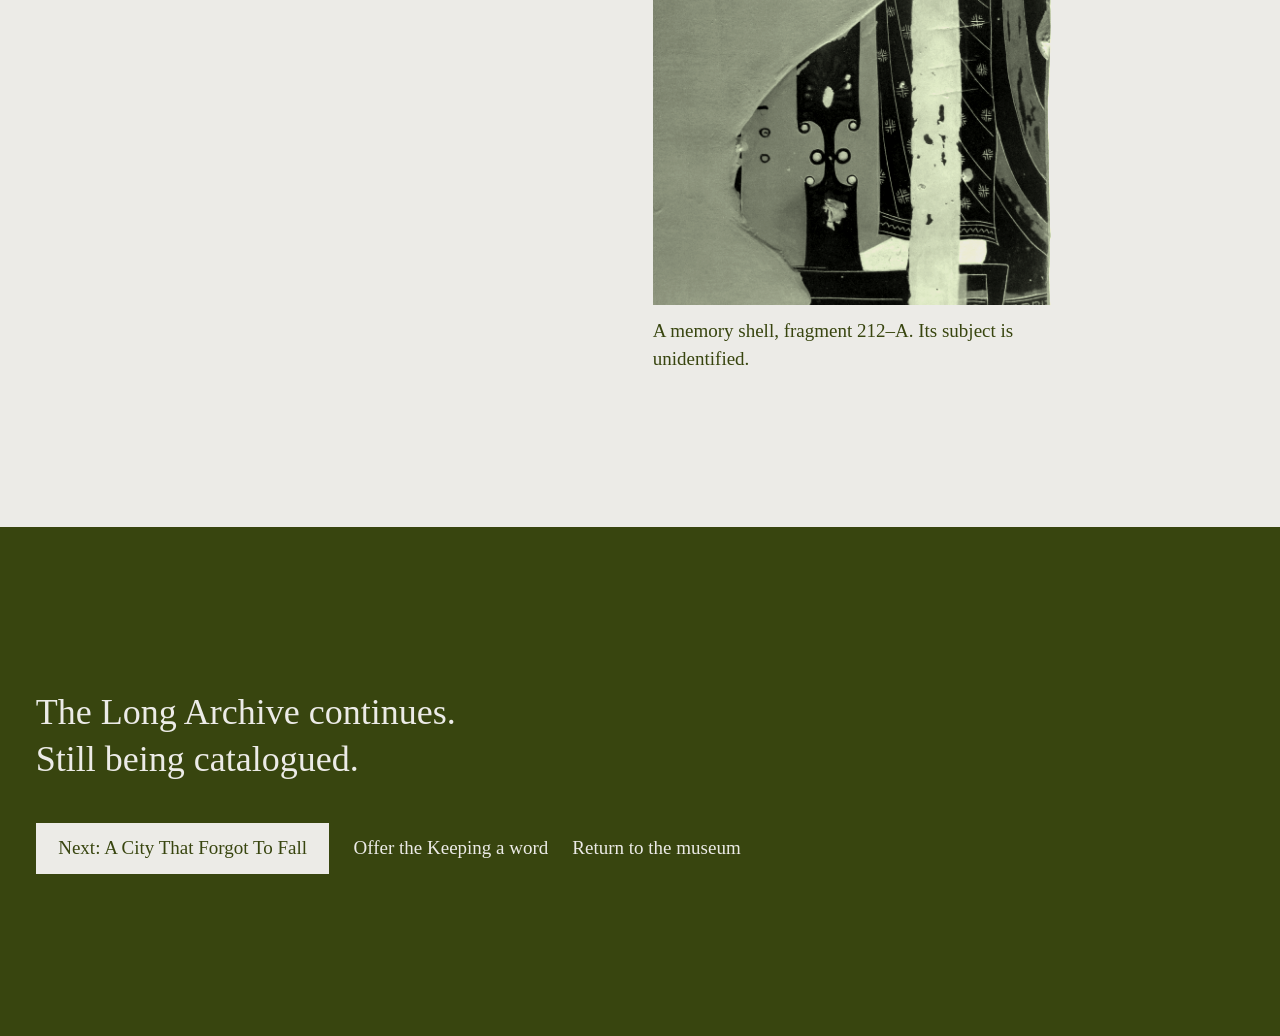
==== commit f44069f6: "Add exhibitions two and three, motion pass, and critique fixes - New exhibitions: A City That Forgot" ====
--- a/exhibition-01.html
+++ b/exhibition-01.html
@@ -10,6 +10,7 @@
 <link href="https://api.fontshare.com/v2/css?f[]=erode@400,401,500,600&display=swap" rel="stylesheet">
 <link rel="stylesheet" href="assets/css/style.css">
 <script>document.documentElement.classList.add('js')</script>
+<script src="assets/js/transitions.js"></script>
 </head>
 <body>
 
@@ -23,13 +24,13 @@
 <main id="main">
 
   <header class="ex-hero">
-    <div class="plate">
+    <div class="plate plate--trim opening-plate">
       <img class="cover" src="assets/img/coastal-ruins-imaginary.jpg" width="3871" height="2412" alt="An imagined coastline crowded with towers, domes and ruined colonnades, drawn in pen and ink." loading="eager">
     </div>
     <div class="ex-hero__content">
-      <h1 class="ex-hero__title">The World That<br>Never Happened</h1>
-      <p class="ex-hero__lead lead">The first exhibition. A federation built a machine to keep what grief could not. This is what survived the keeping.</p>
-      <p class="ex-hero__scroll"><a class="button" href="#chapter-1">Begin the exhibition ↓</a></p>
+      <h1 class="ex-hero__title lines" style="view-transition-name: ex-title-1"><span class="line"><span data-line style="--i: 0">The World That</span></span><span class="line"><span data-line style="--i: 1">Never Happened</span></span></h1>
+      <p class="ex-hero__lead lead" data-rise style="--i: 3">The first exhibition. A federation built a machine to keep what grief could not. This is what survived the keeping.</p>
+      <p class="ex-hero__scroll" data-rise style="--i: 4"><a class="button button--inverse" href="#chapter-1">Begin the exhibition ↓</a></p>
     </div>
   </header>
 
@@ -52,7 +53,7 @@
     </div>
   </section>
 
-  <section class="chapter" id="chapter-2">
+  <section class="chapter chapter--mirror" id="chapter-2">
     <div class="wrap grid">
       <div class="chapter__title-col">
         <h2 class="chapter__title">The Keeping</h2>
@@ -97,6 +98,16 @@
         </figure>
       </div>
     </div>
+    <div class="wrap grid crossed" data-reveal>
+      <blockquote class="crossed__item">
+        <p>“…my grandmother's wedding. The lanterns on the harbour wall, the blue of her sleeve.”</p>
+        <footer class="crossed__record"><span>Spoken by a ferry clerk of the fourth city, aged nineteen.</span><span>Whose memory: not established.</span></footer>
+      </blockquote>
+      <blockquote class="crossed__item">
+        <p>“…his first word was boat. I marked the day on the doorframe, under the others.”</p>
+        <footer class="crossed__record"><span>Spoken by a lamp keeper with no recorded children.</span><span>Whose memory: not established.</span></footer>
+      </blockquote>
+    </div>
   </section>
 
   <section class="chapter" id="chapter-4">
@@ -109,7 +120,7 @@
           <p>What the museum holds are memory shells: fragments of the Keeping's archive, pulled from wherever the record resurfaces. Each one is catalogued, dated where possible, and displayed exactly as incomplete as it was found. We do not restore what the Keeping lost. We only keep what it kept.</p>
         </div>
         <figure class="chapter__block" data-reveal>
-          <div class="chapter__figure plate">
+          <div class="chapter__figure chapter__figure--tall plate plate--object">
             <img class="cover" src="assets/img/funerary-tablet.jpg" width="1756" height="3008" alt="A fragment of painted terracotta, cracked and partially missing." loading="lazy">
           </div>
           <figcaption class="chapter__caption">A memory shell, fragment 212–A. Its subject is unidentified.</figcaption>
@@ -122,8 +133,9 @@
     <div class="wrap">
       <p class="ex-close__statement" data-reveal>The Long Archive continues.<br>Still being catalogued.</p>
       <div class="ex-close__links" data-reveal>
-        <a class="button" href="index.html">Return to the museum</a>
-        <a class="link" href="index.html#exhibition" style="color: var(--field-1-ink);">Offer the Keeping a word</a>
+        <a class="button button--inverse" href="exhibition-02.html">Next: A City That Forgot To Fall</a>
+        <a class="link" href="index.html#exhibition">Offer the Keeping a word</a>
+        <a class="link" href="index.html">Return to the museum</a>
       </div>
     </div>
   </section>
@@ -131,5 +143,6 @@
 </main>
 
 <script src="assets/js/base.js" defer></script>
+<script src="assets/js/detail.js" defer></script>
 </body>
 </html>
--- a/assets/css/style.css
+++ b/assets/css/style.css
@@ -115,7 +115,7 @@
   .js .lines [data-line] { transform: translateY(105%); animation: ad-line 900ms var(--ease-out) forwards; animation-delay: calc(var(--i, 0) * 110ms + 150ms); }
   .js [data-reveal] { opacity: 0; transform: translateY(24px); transition: opacity 700ms var(--ease-out), transform 900ms var(--ease-out); transition-delay: calc(var(--i, 0) * 90ms); }
   .js [data-reveal].is-in { opacity: 1; transform: none; }
-  .js .shutter[data-reveal] { opacity: 1; transform: none; clip-path: inset(0 0 100% 0); transition: clip-path 1100ms var(--ease-in-out); }
+  .js .shutter[data-reveal] { opacity: 1; transform: none; clip-path: inset(0 0 100% 0); transition: clip-path 900ms var(--ease-out); }
   .js .shutter[data-reveal] img { transform: scale(1.12); transition: transform 1500ms var(--ease-soft); }
   .js .shutter[data-reveal].is-in { clip-path: inset(0); }
   .js .shutter[data-reveal].is-in img { transform: none; }
@@ -131,7 +131,8 @@
 
 /* view transitions between pages: a deliberate cross-fade, not the 90ms browser default */
 @media (prefers-reduced-motion: no-preference) {
-  ::view-transition-old(root), ::view-transition-new(root) { animation-duration: 420ms; animation-timing-function: var(--ease-in-out); }
+  ::view-transition-old(root) { animation-duration: 280ms; animation-timing-function: var(--ease-out); }
+  ::view-transition-new(root) { animation-duration: 420ms; animation-timing-function: var(--ease-out); }
 }
 @media (prefers-reduced-motion: reduce) {
   ::view-transition-group(*) { animation: none !important; }
@@ -146,11 +147,11 @@
 /* ============================================================
    NAV
    ============================================================ */
-.site-links { position: fixed; z-index: 30; display: flex; flex-direction: column; align-items: flex-end; gap: 0.6rem; right: clamp(1.25rem, 3vw, 2.25rem); top: 44%; }
+.site-links { position: absolute; z-index: 30; display: flex; flex-wrap: wrap; justify-content: flex-end; gap: 0.4rem; top: clamp(1rem, 2vw, 1.5rem); right: var(--margin); }
 .site-links a { font-size: var(--step-small); }
+/* on the homepage the name already holds the top-left corner of a phone; one way in is enough there */
 @media (max-width: 47.99em) {
-  .site-links { flex-direction: row; gap: 1rem; top: 1rem; right: var(--margin); }
-  .site-links a:not(:last-child) { display: none; }
+  .site-links--home a:not(:last-child) { display: none; }
 }
 
 /* ============================================================
@@ -158,33 +159,30 @@
    ============================================================ */
 .monument-wrap { position: relative; }
 .monument { position: sticky; top: 0; height: 100svh; margin-bottom: calc(-1 * 100svh); pointer-events: none; z-index: 20; }
-.monument__word { position: absolute; margin: 0; font-size: var(--step-display); line-height: 0.82; letter-spacing: -0.03em; font-weight: 500; background: var(--bg); padding: 0.1em 0.14em; }
+.monument__word { position: absolute; margin: 0; font-size: clamp(5.5rem, 19vw, 22rem); line-height: 0.8; letter-spacing: -0.035em; font-weight: 500; background: var(--bg); padding: 0.04em 0.08em 0.06em; }
 .monument__word--a { top: 0; left: 0; }
 .monument__word--b { bottom: 0; right: 0; text-align: right; }
 
 .stage { position: relative; z-index: 10; }
 .hero { position: relative; min-height: 100svh; display: grid; grid-template-columns: repeat(12, minmax(0, 1fr)); column-gap: var(--gutter); padding-inline: var(--margin); padding-block: clamp(5.5rem, 10vw, 8rem) clamp(2rem, 6vw, 4rem); align-items: stretch; }
-.hero__panel { grid-column: 1 / 10; position: relative; }
-.hero__lead { position: absolute; left: calc(100% / 9 * 2); top: 44%; max-width: 30ch; }
+.hero__panel { grid-column: 1 / 10; display: flex; flex-direction: column; justify-content: center; gap: 1.75rem; padding-left: calc((100% + var(--gutter)) / 9 * 2); }
 .hero__lead p { font-size: var(--step-lead); line-height: 1.4; max-width: 28ch; }
-.hero__actions { position: absolute; left: calc(100% / 9 * 2); top: calc(44% + 4.6rem); display: flex; flex-direction: column; align-items: flex-start; gap: 0.9rem; }
+.hero__actions { display: flex; flex-direction: column; align-items: flex-start; gap: 0.9rem; }
 .hero__photo { grid-column: 10 / 13; position: relative; }
 .hero__photo .plate { position: absolute; inset: 0; }
-@media (max-width: 61.99em) {
-  .hero__lead, .hero__actions { position: static; margin-left: 0; max-width: 34ch; }
-  .hero__panel { grid-column: 1 / 13; display: flex; flex-direction: column; gap: 1.75rem; padding-top: 2rem; }
-  .hero__photo { display: none; }
-}
-@media (max-width: 47.99em) {
-  .monument__word { font-size: 15vw; padding: 0.5rem 0.9rem; }
-  .hero { padding-top: 6rem; }
+/* narrower screens: the two halves of the name hold the top and the foot, the page happens between them */
+@media (max-width: 61.99em) {
+  .monument__word { font-size: 27vw; }
+  .hero { padding-block: calc(27vw * 0.8 + 2.5rem) calc(27vw * 0.8 + 2rem); row-gap: 2.5rem; align-content: center; }
+  .hero__panel { grid-column: 1 / 13; padding-left: 0; }
+  .hero__photo { grid-column: 1 / 13; justify-self: end; width: min(62%, 22rem); aspect-ratio: 4 / 5; }
 }
 
 .story { position: relative; z-index: 10; background: var(--bg); }
 .story__panel { min-height: 100svh; display: flex; align-items: flex-end; position: relative; }
 .story__panel .plate { position: absolute; inset: 0; }
 .story__panel--text { align-items: center; justify-content: center; background: var(--surface); }
-.story__caption { position: relative; padding: clamp(1.5rem, 4vw, 3rem); max-width: 34ch; color: var(--bg); }
+.story__caption { position: relative; margin: 0 0 clamp(1.5rem, 4vw, 3rem) var(--margin); padding: 0.7rem 0.9rem; max-width: 34ch; font-size: var(--step-body); background: var(--bg); color: var(--ink); }
 .story__statement { position: relative; max-width: 22ch; text-align: left; padding-inline: var(--margin); }
 
 /* ============================================================
@@ -196,7 +194,7 @@
 .intro__text p { max-width: none; text-indent: 3em; }
 .intro__media { grid-column: 1 / 4; }
 .intro__photo { width: 100%; aspect-ratio: 1 / 1; }
-.intro__note { width: 180px; max-width: 100%; margin-top: 6rem; font-size: var(--step-small); color: var(--muted); }
+.intro__note { width: 200px; max-width: 100%; margin-top: 6rem; font-size: var(--step-small); }
 @media (max-width: 61.99em) {
   .intro__text { grid-column: 1 / 13; order: 1; text-align: left; }
   .intro__text p { text-indent: 0; }
@@ -209,18 +207,20 @@
    SHOWCASE
    ============================================================ */
 .showcase { position: relative; z-index: 10; background: var(--bg); padding-block: clamp(4rem, 10vw, 7rem) 0; }
-.showcase__heading { grid-column: 3 / 9; margin-bottom: 4rem; }
+.showcase__heading { grid-column: 1 / 9; margin-bottom: 4rem; }
 .band { display: flex; height: 68svh; min-height: 420px; }
 .band__panel { position: relative; flex-grow: 2; min-width: 0; transition: flex-grow 450ms var(--ease-in-out); }
 .band__panel .plate { position: absolute; inset: 0; }
-.band__panel--wide { flex-grow: 5; }
 .band__panel img { transition: transform 450ms var(--ease-out); }
 @media (hover: hover) and (pointer: fine) {
   .band__panel:hover { flex-grow: 6; }
   .band__panel:hover img, .band__panel:focus-visible img { transform: scale(1.04); }
 }
-.band__title { position: absolute; top: 24px; left: 24px; right: 24px; color: var(--bg); z-index: 2; font-size: var(--step-lead); line-height: 1.12; max-width: 14ch; }
-.band__title::before { content: ''; position: absolute; inset: -16px -16px auto -16px; height: 7.5rem; background: linear-gradient(to bottom, rgba(32, 38, 12, 0.55), rgba(32, 38, 12, 0)); z-index: -1; } /* taste-skill-ignore: neutral scrim under text on a photo, the one allowed gradient */
+.band__title { position: absolute; top: var(--margin); left: var(--margin); z-index: 2; margin: 0; padding: 0.7rem 0.9rem; max-width: 16ch; background: var(--bg); color: var(--ink); font-size: var(--step-lead); line-height: 1.12; transition: background-color var(--t-ui) ease, color var(--t-ui) ease; }
+.band__panel:focus-visible .band__title { background: var(--ink); color: var(--bg); }
+@media (hover: hover) and (pointer: fine) {
+  .band__panel:hover .band__title { background: var(--ink); color: var(--bg); }
+}
 .showcase__caption { padding-block: 1.5rem; font-size: var(--step-body); max-width: 62ch; }
 
 .oracle { padding-block: clamp(2.5rem, 6vw, 4rem); border-top: none; }
@@ -241,7 +241,7 @@
    ============================================================ */
 .stats { position: relative; z-index: 10; background: var(--bg); padding-block: clamp(6rem, 18vh, 11rem); }
 .stats .grid { align-items: start; }
-.stats__col { grid-column: 2 / 8; }
+.stats__col { grid-column: 1 / 8; }
 .stats__heading { margin-bottom: 3.5rem; }
 .stats__row { display: grid; grid-template-columns: 132px 1fr; column-gap: 24px; align-items: baseline; margin-bottom: 28px; }
 .stats__figure { text-align: right; font-size: 1.875rem; font-weight: 500; }
@@ -331,17 +331,219 @@
 .chapter { position: relative; z-index: 10; background: var(--bg); padding-block: var(--section); }
 .chapter .grid { align-items: start; }
 .chapter__title-col { grid-column: 1 / 6; position: sticky; top: 18vh; }
-.chapter__title { font-size: var(--step-head); line-height: 1; }
+.chapter__title { font-size: clamp(2.5rem, 1rem + 4.6vw, 5.75rem); line-height: 0.98; letter-spacing: -0.025em; max-width: 9ch; }
 .chapter__body-col { grid-column: 7 / 13; display: flex; flex-direction: column; gap: clamp(3rem, 7vw, 5rem); }
 .chapter__block p { font-size: var(--step-lead); line-height: 1.5; max-width: 54ch; }
 .chapter__figure { aspect-ratio: 4 / 3; }
-.chapter__caption { margin-top: 0.75rem; font-size: var(--step-body); color: var(--muted); max-width: 48ch; }
-@media (max-width: 61.99em) {
-  .chapter__title-col { grid-column: 1 / 13; position: static; margin-bottom: 2.5rem; }
-  .chapter__body-col { grid-column: 1 / 13; }
+.chapter__caption { margin-top: 0.75rem; font-size: var(--step-body); max-width: 48ch; }
+/* a mirrored chapter turns the spread: the reading starts on the left and the title answers from the right */
+.chapter--mirror .chapter__title-col { grid-column: 8 / 13; grid-row: 1; }
+.chapter--mirror .chapter__body-col { grid-column: 1 / 7; grid-row: 1; }
+@media (max-width: 61.99em) {
+  .chapter__title-col, .chapter--mirror .chapter__title-col { grid-column: 1 / 13; grid-row: auto; position: static; margin-bottom: 2.5rem; }
+  .chapter__body-col, .chapter--mirror .chapter__body-col { grid-column: 1 / 13; grid-row: auto; }
 }
 
 .ex-close { position: relative; z-index: 10; background: var(--field-1); color: var(--field-1-ink); padding-block: clamp(6rem, 18vh, 11rem); text-align: left; }
 .ex-close .wrap { max-width: 50rem; }
 .ex-close__statement { font-size: clamp(1.375rem, 1.1rem + 1.6vw, 2.25rem); line-height: 1.3; max-width: 34ch; }
 .ex-close__links { margin-top: 2.5rem; display: flex; gap: 1.5rem; flex-wrap: wrap; align-items: center; }
+
+.button--inverse { background: var(--field-1-ink); color: var(--field-1); }
+.ex-close__credits { margin-top: clamp(4rem, 9vw, 6rem); font-size: var(--step-small); max-width: 72ch; opacity: 0.9; }
+.ex-close__credits a { text-decoration: underline; text-underline-offset: 0.15em; }
+.ex-close .link { color: var(--field-1-ink); }
+
+.chapter__figure--tall { aspect-ratio: 3 / 4; width: 72%; }
+.chapter__figure--square { aspect-ratio: 1 / 1; }
+.chapter__pair { display: grid; grid-template-columns: 1fr 1fr; gap: var(--gutter); }
+.chapter__pair figure { margin: 0; }
+.chapter__pair figure:last-child { margin-top: clamp(3rem, 8vw, 6rem); }
+@media (max-width: 47.99em) { .chapter__figure--tall { width: 100%; } }
+
+/* ============================================================
+   EXHIBITION — PANORAMA (one full-width picture, the page's rest)
+   ============================================================ */
+.panorama { position: relative; z-index: 10; background: var(--bg); padding-bottom: var(--section); }
+.panorama__plate { aspect-ratio: 1920 / 661; }
+@media (max-width: 47.99em) { .panorama__plate { aspect-ratio: auto; height: 260px; } }
+.panorama__caption { margin-top: 1rem; font-size: var(--step-body); max-width: 54ch; margin-left: calc((100% + var(--gutter)) / 12 * 6); }
+@media (max-width: 61.99em) { .panorama__caption { margin-left: 0; } }
+
+/* ============================================================
+   EXHIBITION — INSTRUMENT (the live thing on pages two and three)
+   ============================================================ */
+.instrument { position: relative; z-index: 10; background: var(--surface); padding-block: var(--section); }
+.instrument .grid { align-items: start; row-gap: 2.5rem; }
+.instrument__intro { grid-column: 1 / 6; }
+.instrument__intro p { margin-top: 1.5rem; max-width: 38ch; }
+.instrument__body { grid-column: 7 / 13; }
+.instrument__label { display: block; font-size: var(--step-body); margin-bottom: 0.75rem; }
+.instrument__control { display: flex; align-items: center; gap: 1.5rem; }
+.instrument__value { min-width: 3ch; font-size: var(--step-head); line-height: 1; font-weight: 500; text-align: right; }
+.instrument__summary { margin-top: 1.25rem; font-size: var(--step-lead); line-height: 1.35; }
+@media (max-width: 61.99em) {
+  .instrument__intro, .instrument__body { grid-column: 1 / 13; }
+}
+
+.range { flex: 1; appearance: none; -webkit-appearance: none; height: 2.75rem; background: transparent; cursor: pointer; }
+.range::-webkit-slider-runnable-track { height: 6px; background: var(--surface-2); }
+.range::-moz-range-track { height: 6px; background: var(--surface-2); }
+.range::-webkit-slider-thumb { -webkit-appearance: none; width: 1.5rem; height: 1.5rem; margin-top: calc(3px - 0.75rem); background: var(--accent); border-radius: 0; transition: transform var(--t-press) var(--ease-out); }
+.range::-moz-range-thumb { width: 1.5rem; height: 1.5rem; background: var(--accent); border: 0; border-radius: 0; }
+.range:active::-webkit-slider-thumb { transform: scale(1.15); }
+
+.ledger { margin-top: 2rem; display: flex; flex-direction: column; gap: 0.35rem; }
+.ledger__row { display: flex; justify-content: space-between; gap: 1rem; padding: 0.7rem 1rem; background: var(--bg); transition: opacity var(--t-ui) ease, background-color var(--t-ui) ease; }
+.ledger__state { white-space: nowrap; color: var(--muted); font-variant-numeric: tabular-nums; }
+.ledger__row[data-state="faltering"] { background: var(--surface-2); }
+.ledger__row[data-state="faltering"] .ledger__state { color: var(--ink); font-style: italic; }
+.ledger__row[data-state="stopped"] { opacity: 0.5; background: transparent; }
+@media (max-width: 47.99em) {
+  .ledger__row { flex-direction: column; gap: 0.1rem; }
+}
+
+.scribe__row { display: flex; flex-wrap: wrap; gap: 0.75rem; }
+.scribe__row .field { flex: 1 1 12rem; background: var(--bg); }
+.scribe__result { margin-top: 2rem; padding: clamp(1.5rem, 3vw, 2.25rem); background: var(--bg); }
+.scribe__stamps { display: flex; flex-wrap: wrap; gap: 0.6rem; min-height: 4.5rem; }
+.scribe__sign { width: clamp(3.25rem, 5.5vw, 4.75rem); height: auto; background: var(--surface); padding: 0.35rem; fill: none; stroke: var(--ink); stroke-width: 3; stroke-linecap: square; stroke-linejoin: miter; }
+.scribe__sign .scribe__dot { fill: var(--ink); stroke: none; }
+.scribe__forms { display: grid; grid-template-columns: 1fr 1fr; gap: 1.5rem; margin-top: 1.75rem; }
+.scribe__forms dt { font-size: var(--step-small); color: var(--muted); }
+.scribe__forms dd { font-size: var(--step-lead); font-style: italic; margin-top: 0.2rem; overflow-wrap: anywhere; }
+.scribe__note { margin-top: 1.25rem; }
+@media (prefers-reduced-motion: no-preference) {
+  .scribe__result.is-stamped .scribe__sign { animation: scribe-press 420ms var(--ease-out) both; animation-delay: calc(var(--i, 0) * 60ms); }
+}
+@keyframes scribe-press { from { opacity: 0; transform: scale(1.25); } to { opacity: 1; transform: none; } }
+
+.instrument__reading { display: flex; align-items: baseline; gap: 0.75rem; margin-top: 0.75rem; font-size: var(--step-lead); }
+.instrument__reading .instrument__value { min-width: 0; text-align: left; }
+.range { width: 100%; }
+
+/* links sit on a patch of ground so they stay legible over pictures and text */
+.site-links a { background: var(--bg); padding: 0.15rem 0.45rem; }
+
+/* exhibition heroes: a neutral scrim under the title and lead so they read over an etching */
+.ex-hero__content::before { content: ''; position: absolute; inset: 0; z-index: -1; background: linear-gradient(to top, rgba(32, 38, 12, 0.78), rgba(32, 38, 12, 0.5) 60%, rgba(32, 38, 12, 0)); pointer-events: none; } /* taste-skill-ignore: neutral scrim under text on a photo, the one allowed gradient */
+@media (prefers-reduced-motion: no-preference) {
+  .js .panorama__plate img { transform: scale(1.06); transition: transform 2400ms var(--ease-soft); }
+  .js .panorama.is-near .panorama__plate img { transform: none; }
+}
+.ex-close__links .button { white-space: normal; text-align: left; padding-block: 0.7rem; max-width: 100%; }
+
+/* ============================================================
+   MOTION — exhibitions (review of 29 Oct)
+   ============================================================ */
+
+/* opening: the picture settles, then the title rises line by line, then the lead and the action */
+@media (prefers-reduced-motion: no-preference) {
+  .js .ex-hero .opening-plate img { animation: ex-open 1600ms var(--ease-out) both; }
+  .vt-arrival .ex-hero__title [data-line] { animation: none; transform: none; }
+}
+@keyframes ex-open { from { opacity: 0; transform: scale(1.08); } to { opacity: 1; transform: none; } }
+
+/* archive figures: the plate is uncovered from the bottom, the object settles, the caption follows as its label */
+@media (prefers-reduced-motion: no-preference) {
+  .js .chapter figure[data-reveal] { opacity: 1; transform: none; }
+  .js .chapter figure[data-reveal] .chapter__figure { clip-path: inset(0 0 100% 0); transition: clip-path 700ms var(--ease-out); }
+  .js .chapter figure[data-reveal] .chapter__figure img { transform: scale(1.06); transition: transform 1100ms var(--ease-out); }
+  .js .chapter figure[data-reveal] figcaption { opacity: 0; transform: translateY(12px); transition: opacity 500ms var(--ease-out) 120ms, transform 600ms var(--ease-out) 120ms; }
+  .js .chapter figure[data-reveal].is-in .chapter__figure { clip-path: inset(0); }
+  .js .chapter figure[data-reveal].is-in .chapter__figure img { transform: none; }
+  .js .chapter figure[data-reveal].is-in figcaption { opacity: 1; transform: none; }
+  .js .chapter figure[data-reveal].is-settled .chapter__figure img { transition: transform 450ms var(--ease-out); }
+}
+
+/* reduced motion keeps the fades, drops the travel */
+@media (prefers-reduced-motion: reduce) {
+  .js [data-reveal] { opacity: 0; transition: opacity 400ms ease; }
+  .js [data-reveal].is-in { opacity: 1; }
+}
+
+/* archive detail: every figure is a button that opens the object to the whole screen */
+.detail-trigger { display: block; width: 100%; cursor: zoom-in; text-align: left; transition: transform var(--t-press) var(--ease-out); }
+.detail-trigger:active { transform: scale(0.985); }
+.detail-trigger:focus-visible { outline-offset: 4px; }
+@media (hover: hover) and (pointer: fine) {
+  .js .chapter figure[data-reveal].is-settled .detail-trigger:hover img { transform: scale(1.03); }
+}
+.chapter__figure--tall { margin: 0; }
+.detail-trigger:has(.chapter__figure--tall) { width: 72%; }
+.detail-trigger .chapter__figure--tall { width: 100%; }
+@media (max-width: 47.99em) { .detail-trigger:has(.chapter__figure--tall) { width: 100%; } }
+
+.detail { width: 100vw; height: 100dvh; max-width: none; max-height: none; margin: 0; padding: clamp(3.5rem, 8vh, 5rem) var(--margin) var(--margin); border: 0; background: transparent; color: var(--field-1-ink); overflow: auto; }
+.detail[open] { display: grid; place-items: center; }
+.detail::backdrop { background: rgba(32, 38, 12, 0.94); }
+.detail__figure { display: grid; gap: 1rem; justify-items: start; }
+.detail__plate { --ratio: 1; width: min(calc(100vw - 2 * var(--margin)), calc(74dvh * var(--ratio))); aspect-ratio: var(--ratio); }
+.detail__caption { max-width: 54ch; font-size: var(--step-body); }
+.detail__close { position: fixed; top: 0.75rem; right: var(--margin); min-height: 2.75rem; padding: 0 0.5rem; font-size: var(--step-body); color: inherit; }
+/* no view transitions in this browser: a short scale-and-fade instead of the morph */
+@media (prefers-reduced-motion: no-preference) {
+  html:not(.has-vt) .detail[open] .detail__figure { animation: detail-in 260ms var(--ease-out); }
+}
+@keyframes detail-in { from { opacity: 0; transform: scale(0.97); } }
+
+/* the morph: on-screen movement takes the strong in-out curve; closing is quicker than opening */
+::view-transition-group(detail-plate) { animation-duration: 420ms; animation-timing-function: cubic-bezier(0.77, 0, 0.175, 1); }
+:root[data-detail="closing"]::view-transition-group(detail-plate) { animation-duration: 300ms; }
+::view-transition-old(detail-plate), ::view-transition-new(detail-plate) { height: 100%; object-fit: cover; }
+:root[data-detail]::view-transition-old(root), :root[data-detail]::view-transition-new(root) { animation-duration: 240ms; }
+
+/* between pages: the exhibition's name travels from the catalogue into its title; the navigation stays put */
+.site-links { view-transition-name: site-links; }
+::view-transition-group(ex-title-1), ::view-transition-group(ex-title-2), ::view-transition-group(ex-title-3) { animation-duration: 600ms; animation-timing-function: var(--ease-in-out); }
+::view-transition-old(ex-title-1), ::view-transition-old(ex-title-2), ::view-transition-old(ex-title-3) { animation-duration: 240ms; }
+::view-transition-new(ex-title-1), ::view-transition-new(ex-title-2), ::view-transition-new(ex-title-3) { animation-duration: 600ms; }
+
+/* keyboard users see the band panel open as mouse users do */
+.band__panel:focus-visible { flex-grow: 6; }
+.band__panel:focus-visible img { transform: scale(1.04); }
+/* inside a page, only the archive plate takes part in the detail morph */
+:root[data-detail] .ex-hero__title, :root[data-detail] .site-links { view-transition-name: none !important; }
+
+/* ============================================================
+   PICTURES — crops that keep the archive's fiction intact
+   ============================================================ */
+/* trim: an etching loses its paper margin, plate line and engraved title */
+.plate--trim img, .plate--close img { position: absolute; max-width: none; }
+.plate--trim img { left: -7%; top: -7%; width: 114%; height: 114%; }
+/* close: a detail of a well-known object rather than the whole recognisable thing; --x / --y place the window */
+.plate--close img { left: var(--x, -30%); top: var(--y, -30%); width: 160%; height: 160%; }
+/* object: a museum photograph on white sits on the page's bone instead of in a mint box */
+.plate--object { background: var(--bg); }
+.plate--object img { mix-blend-mode: multiply; filter: grayscale(1) sepia(0.3) hue-rotate(40deg) saturate(1.3) brightness(1.24) contrast(1.16); }
+.plate--object::after { opacity: 0; }
+
+/* ============================================================
+   EXHIBITION ONE — crossed testimonies (memories filed under the wrong person)
+   ============================================================ */
+.crossed { padding-top: clamp(4rem, 9vw, 8rem); align-items: start; }
+.crossed__item { grid-column: 1 / 7; margin: 0; }
+.crossed__item + .crossed__item { grid-column: 7 / 13; margin-top: clamp(5rem, 11vw, 10rem); }
+.crossed__item p { max-width: 30ch; font-size: clamp(1.375rem, 1rem + 1vw, 2rem); line-height: 1.3; font-style: italic; }
+.crossed__record { display: flex; flex-direction: column; gap: 0.2rem; margin-top: 1.25rem; font-size: var(--step-small); }
+.crossed__record span:last-child { color: var(--muted); }
+@media (max-width: 61.99em) {
+  .crossed__item, .crossed__item + .crossed__item { grid-column: 1 / 13; }
+  .crossed__item + .crossed__item { margin-top: 3.5rem; padding-left: 18%; }
+}
+
+/* ============================================================
+   EXHIBITION THREE — call and reply (a sentence needs its listener)
+   ============================================================ */
+.dialogue { grid-column: 1 / 13; width: 100%; margin-top: clamp(4rem, 9vw, 8rem); border-collapse: collapse; }
+.dialogue thead { position: absolute; width: 1px; height: 1px; overflow: hidden; clip-path: inset(50%); }
+.dialogue caption { caption-side: bottom; padding-top: 1.75rem; text-align: left; font-size: var(--step-body); max-width: 60ch; }
+.dialogue td:first-child { width: 50%; padding-right: var(--gutter); }
+.dialogue td { padding: 0.9rem 0; vertical-align: baseline; }
+.dialogue td:first-child { font-size: var(--step-lead); text-decoration: line-through; text-decoration-thickness: 0.06em; text-decoration-color: var(--muted); }
+.dialogue td:last-child { font-size: clamp(1.5rem, 1rem + 1.6vw, 2.5rem); line-height: 1.2; font-style: italic; }
+@media (max-width: 47.99em) {
+  .dialogue tr { display: block; padding-block: 0.9rem; }
+  .dialogue td { display: block; width: auto; padding: 0; }
+  .dialogue td:first-child { width: auto; font-size: var(--step-body); }
+}
